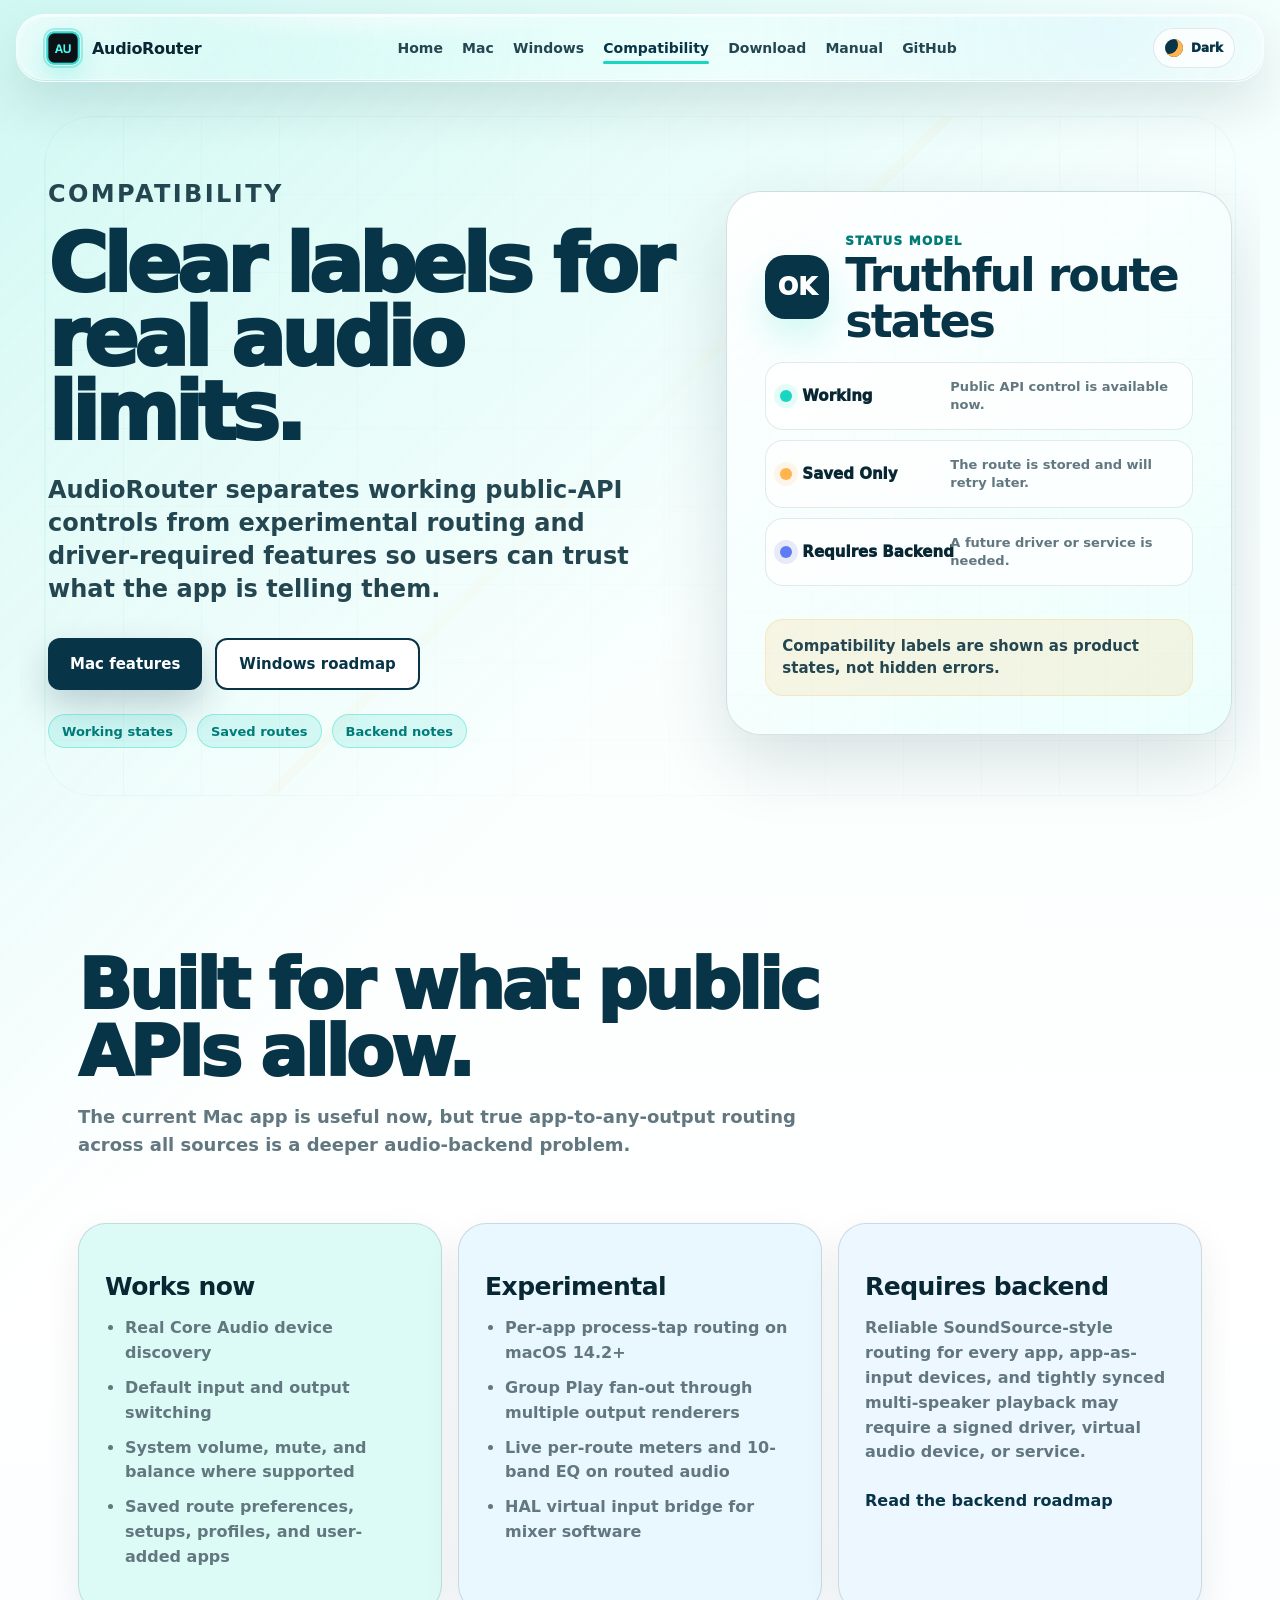
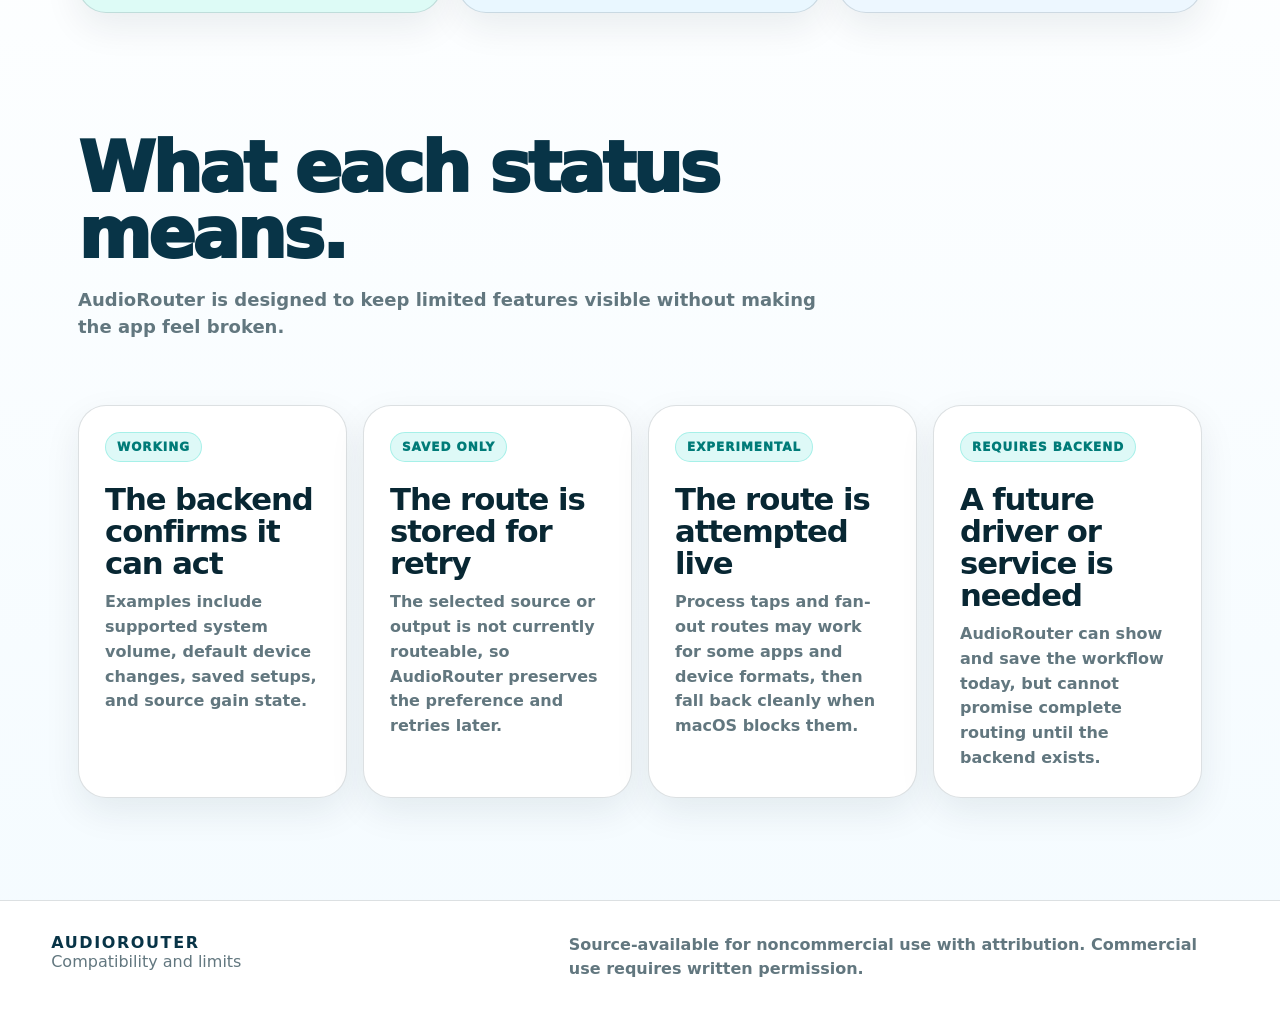
==== docs/compatibility.html @ 06e59c3d "Remove white banner above website header" ====
<!doctype html>
<html lang="en">
<head>
  <meta charset="utf-8">
  <meta name="viewport" content="width=device-width, initial-scale=1">
  <meta name="color-scheme" content="light dark">
  <title>AudioRouter Compatibility | What works and what requires a backend</title>
  <meta name="description" content="AudioRouter compatibility notes for macOS and Windows, including live public-API controls, experimental routes, and features requiring a dedicated audio backend.">
  <meta property="og:title" content="AudioRouter compatibility">
  <meta property="og:description" content="A clear guide to what AudioRouter can do now and what requires a future audio backend.">
  <meta property="og:image" content="assets/audiorouter-icon.png">
  <meta name="theme-color" content="#e8fffb">
  <link rel="icon" href="assets/audiorouter-icon.png">
  <link rel="apple-touch-icon" href="assets/audiorouter-icon.png">
  <script>
    (() => {
      try {
        const saved = localStorage.getItem("audiorouter-theme");
        const prefersDark = window.matchMedia("(prefers-color-scheme: dark)").matches;
        document.documentElement.dataset.theme = saved || (prefersDark ? "dark" : "light");
      } catch {
        document.documentElement.dataset.theme = "light";
      }
    })();
  </script>
  <link rel="stylesheet" href="styles.css?v=20260616-no-white-banner">
</head>
<body>
  <header class="site-header">
    <a class="brand" href="index.html" aria-label="AudioRouter home">
      <img src="assets/audiorouter-icon.png" alt="" width="36" height="36">
      <span>AudioRouter</span>
    </a>
    <button class="nav-toggle" type="button" aria-expanded="false" aria-controls="primary-nav">
      <span></span>
      <span></span>
      <span></span>
      <strong>Menu</strong>
    </button>
    <nav id="primary-nav" class="nav-links" aria-label="Primary navigation">
      <a href="index.html">Home</a>
      <a href="mac.html">Mac</a>
      <a href="windows.html">Windows</a>
      <a href="compatibility.html" aria-current="page">Compatibility</a>
      <a href="download.html">Download</a>
      <a href="assets/AudioRouter-User-Manual.pdf">Manual</a>
      <a href="https://github.com/alanlu439/audiorouter">GitHub</a>
    </nav>
    <button class="theme-toggle" type="button" aria-pressed="false" aria-label="Switch to dark mode">
      <span class="theme-toggle-icon" aria-hidden="true"></span>
      <span class="theme-toggle-label">Dark</span>
    </button>
  </header>

  <main id="top" class="page-main">
    <section class="page-hero compat-page-hero" aria-labelledby="compat-title">
      <div>
        <p class="page-kicker">Compatibility</p>
        <h1 id="compat-title">Clear labels for real audio limits.</h1>
        <p>AudioRouter separates working public-API controls from experimental routing and driver-required features so users can trust what the app is telling them.</p>
        <div class="hero-actions">
          <a class="primary-action" href="mac.html">Mac features</a>
          <a class="secondary-action" href="windows.html">Windows roadmap</a>
        </div>
        <div class="hero-proof-row" aria-label="Compatibility highlights">
          <span>Working states</span>
          <span>Saved routes</span>
          <span>Backend notes</span>
        </div>
      </div>
      <div class="page-hero-panel hero-dashboard-card compat-hero-card">
        <div class="hero-card-top">
          <span class="platform-mark">OK</span>
          <div>
            <small>Status model</small>
            <h2>Truthful route states</h2>
          </div>
        </div>
        <div class="compat-status-stack" aria-label="Route status examples">
          <div>
            <span class="status-dot working"></span>
            <strong>Working</strong>
            <small>Public API control is available now.</small>
          </div>
          <div>
            <span class="status-dot saved"></span>
            <strong>Saved Only</strong>
            <small>The route is stored and will retry later.</small>
          </div>
          <div>
            <span class="status-dot backend"></span>
            <strong>Requires Backend</strong>
            <small>A future driver or service is needed.</small>
          </div>
        </div>
        <p class="hero-card-note">Compatibility labels are shown as product states, not hidden errors.</p>
      </div>
    </section>

    <section class="section truth-grid" aria-labelledby="truth-title">
      <div class="section-heading">
        <h2 id="truth-title">Built for what public APIs allow.</h2>
        <p>The current Mac app is useful now, but true app-to-any-output routing across all sources is a deeper audio-backend problem.</p>
      </div>
      <div class="truth-card live">
        <h3>Works now</h3>
        <ul>
          <li>Real Core Audio device discovery</li>
          <li>Default input and output switching</li>
          <li>System volume, mute, and balance where supported</li>
          <li>Saved route preferences, setups, profiles, and user-added apps</li>
        </ul>
      </div>
      <div class="truth-card experimental">
        <h3>Experimental</h3>
        <ul>
          <li>Per-app process-tap routing on macOS 14.2+</li>
          <li>Group Play fan-out through multiple output renderers</li>
          <li>Live per-route meters and 10-band EQ on routed audio</li>
          <li>HAL virtual input bridge for mixer software</li>
        </ul>
      </div>
      <div class="truth-card roadmap">
        <h3>Requires backend</h3>
        <p>Reliable SoundSource-style routing for every app, app-as-input devices, and tightly synced multi-speaker playback may require a signed driver, virtual audio device, or service.</p>
        <a href="windows.html">Read the backend roadmap</a>
      </div>
    </section>

    <section class="section page-card-grid" aria-labelledby="status-title">
      <div class="section-heading">
        <h2 id="status-title">What each status means.</h2>
        <p>AudioRouter is designed to keep limited features visible without making the app feel broken.</p>
      </div>
      <article class="page-card">
        <span>Working</span>
        <h3>The backend confirms it can act</h3>
        <p>Examples include supported system volume, default device changes, saved setups, and source gain state.</p>
      </article>
      <article class="page-card">
        <span>Saved Only</span>
        <h3>The route is stored for retry</h3>
        <p>The selected source or output is not currently routeable, so AudioRouter preserves the preference and retries later.</p>
      </article>
      <article class="page-card">
        <span>Experimental</span>
        <h3>The route is attempted live</h3>
        <p>Process taps and fan-out routes may work for some apps and device formats, then fall back cleanly when macOS blocks them.</p>
      </article>
      <article class="page-card">
        <span>Requires Backend</span>
        <h3>A future driver or service is needed</h3>
        <p>AudioRouter can show and save the workflow today, but cannot promise complete routing until the backend exists.</p>
      </article>
    </section>
  </main>

  <footer class="site-footer">
    <div>
      <strong>AUDIOROUTER</strong>
      <span>Compatibility and limits</span>
    </div>
    <p>Source-available for noncommercial use with attribution. Commercial use requires written permission.</p>
  </footer>

  <script src="script.js"></script>
</body>
</html>
---- docs/styles.css ----
:root {
  color-scheme: light dark;
  --bg: #ffffff;
  --ink: #082733;
  --ink-soft: #244651;
  --muted: #62777f;
  --line: rgba(8, 39, 51, 0.14);
  --line-strong: rgba(8, 39, 51, 0.22);
  --teal: #18d6c2;
  --teal-dark: #007b78;
  --navy: #083447;
  --aqua-soft: #e8fffb;
  --signal: #ffb44e;
  --blue: #5f7cf4;
  --ice: #e9f7ff;
  --mint: #ddfbf6;
  --sky: #edf7ff;
  --cream: #f2fff5;
  --panel: #ffffff;
  --shadow: 0 26px 70px rgba(8, 39, 51, 0.14);
  --radius: 24px;
  --max: 1180px;
  font-family: Inter, ui-sans-serif, system-ui, -apple-system, BlinkMacSystemFont, "Segoe UI", sans-serif;
}

:root[data-theme="dark"] {
  color-scheme: dark;
  --bg: #07111f;
  --ink: #f6fbff;
  --ink-soft: #c3d8df;
  --muted: #8fa8b3;
  --line: rgba(246, 251, 255, 0.14);
  --line-strong: rgba(246, 251, 255, 0.24);
  --teal: #35ead4;
  --teal-dark: #79f5e8;
  --navy: #f6fbff;
  --aqua-soft: rgba(53, 234, 212, 0.14);
  --signal: #ffc46b;
  --blue: #84d8ff;
  --ice: rgba(132, 216, 255, 0.13);
  --mint: rgba(53, 234, 212, 0.13);
  --sky: rgba(132, 216, 255, 0.12);
  --cream: rgba(255, 196, 107, 0.12);
  --panel: #0f1b2c;
  --shadow: 0 30px 86px rgba(0, 0, 0, 0.34);
  background:
    radial-gradient(circle at 12% 0%, rgba(53, 234, 212, 0.16), transparent 30%),
    radial-gradient(circle at 92% 6%, rgba(132, 216, 255, 0.18), transparent 34%),
    linear-gradient(180deg, #07111f 0%, #0d1829 48%, #08111d 100%);
}

* {
  box-sizing: border-box;
}

html {
  min-height: 100%;
  scroll-behavior: smooth;
  background:
    linear-gradient(135deg, rgba(24, 214, 194, 0.16), transparent 34%),
    linear-gradient(180deg, #f4fffd 0%, #ffffff 48%, #f4fbff 100%);
}

body {
  margin: 0;
  min-width: 320px;
  color: var(--ink);
  background:
    linear-gradient(135deg, rgba(24, 214, 194, 0.16), transparent 34%),
    linear-gradient(180deg, #f4fffd 0%, #ffffff 48%, #f4fbff 100%);
  transition: background 220ms ease, color 220ms ease;
}

.windows-site-root {
  background:
    radial-gradient(circle at 12% 0%, rgba(24, 214, 194, 0.12), transparent 30%),
    radial-gradient(circle at 92% 8%, rgba(70, 140, 255, 0.18), transparent 34%),
    linear-gradient(180deg, #07111f 0, #0f1b30 44%, #08111d 100%);
}

:root[data-theme="dark"] body {
  background:
    radial-gradient(circle at 12% 0%, rgba(53, 234, 212, 0.16), transparent 30%),
    radial-gradient(circle at 92% 6%, rgba(132, 216, 255, 0.18), transparent 34%),
    linear-gradient(180deg, #07111f 0%, #0d1829 48%, #08111d 100%);
}

a {
  color: inherit;
  text-decoration: none;
}

button {
  font: inherit;
}

.site-header {
  position: sticky;
  top: 14px;
  z-index: 20;
  display: flex;
  align-items: center;
  justify-content: space-between;
  gap: clamp(10px, 1.8vw, 20px);
  width: min(calc(100% - 32px), 1320px);
  height: 68px;
  margin: 14px auto 0;
  padding: 0 clamp(16px, 3vw, 28px);
  overflow: hidden;
  border: 1px solid rgba(255, 255, 255, 0.62);
  border-radius: 28px;
  background:
    linear-gradient(135deg, rgba(255, 255, 255, 0.72), rgba(255, 255, 255, 0.34) 48%, rgba(255, 255, 255, 0.62)),
    radial-gradient(circle at 12% 0%, rgba(24, 214, 194, 0.24), transparent 38%),
    radial-gradient(circle at 88% 20%, rgba(0, 183, 216, 0.16), transparent 34%);
  box-shadow:
    0 22px 52px rgba(8, 39, 51, 0.12),
    inset 0 1px 0 rgba(255, 255, 255, 0.82),
    inset 0 -1px 0 rgba(8, 39, 51, 0.08);
  backdrop-filter: blur(26px) saturate(1.45);
  -webkit-backdrop-filter: blur(26px) saturate(1.45);
}

.site-header::before,
.site-header::after {
  content: "";
  position: absolute;
  pointer-events: none;
  border-radius: inherit;
}

.site-header::before {
  inset: 1px;
  border: 1px solid rgba(255, 255, 255, 0.46);
}

.site-header::after {
  top: -48px;
  left: 10%;
  width: 38%;
  height: 76px;
  background: radial-gradient(ellipse at center, rgba(255, 255, 255, 0.86), transparent 68%);
  opacity: 0.74;
  filter: blur(1px);
}

:root[data-theme="dark"] .site-header {
  border-color: rgba(255, 255, 255, 0.16);
  background:
    linear-gradient(135deg, rgba(15, 27, 44, 0.76), rgba(10, 18, 31, 0.52) 48%, rgba(15, 27, 44, 0.72)),
    radial-gradient(circle at 12% 0%, rgba(53, 234, 212, 0.18), transparent 38%),
    radial-gradient(circle at 88% 20%, rgba(132, 216, 255, 0.14), transparent 34%);
  box-shadow:
    0 22px 52px rgba(0, 0, 0, 0.32),
    inset 0 1px 0 rgba(255, 255, 255, 0.18),
    inset 0 -1px 0 rgba(255, 255, 255, 0.06);
}

:root[data-theme="dark"] .site-header::before {
  border-color: rgba(255, 255, 255, 0.12);
}

:root[data-theme="dark"] .site-header::after {
  background: radial-gradient(ellipse at center, rgba(132, 216, 255, 0.24), transparent 68%);
}

.windows-site {
  background:
    radial-gradient(circle at 12% 0%, rgba(24, 214, 194, 0.12), transparent 30%),
    radial-gradient(circle at 92% 8%, rgba(70, 140, 255, 0.18), transparent 34%),
    linear-gradient(180deg, #07111f 0, #0f1b30 44%, #08111d 100%);
}

.windows-site .site-header {
  border-color: rgba(255, 255, 255, 0.16);
  background:
    linear-gradient(135deg, rgba(15, 27, 44, 0.78), rgba(10, 18, 31, 0.58) 48%, rgba(15, 27, 44, 0.74)),
    radial-gradient(circle at 12% 0%, rgba(53, 234, 212, 0.18), transparent 38%),
    radial-gradient(circle at 88% 20%, rgba(132, 216, 255, 0.14), transparent 34%);
  box-shadow:
    0 22px 52px rgba(0, 0, 0, 0.30),
    inset 0 1px 0 rgba(255, 255, 255, 0.18),
    inset 0 -1px 0 rgba(255, 255, 255, 0.06);
}

.windows-site .site-header::before {
  border-color: rgba(255, 255, 255, 0.12);
}

.windows-site .site-header::after {
  background: radial-gradient(ellipse at center, rgba(132, 216, 255, 0.24), transparent 68%);
}

.windows-site .brand,
.windows-site .nav-links a,
.windows-site .nav-links a:hover,
.windows-site .nav-links a[aria-current="page"] {
  color: #f6fbff;
}

.windows-site .theme-toggle,
.windows-site .nav-toggle {
  color: #f6fbff;
  background: rgba(246, 251, 255, 0.10);
  box-shadow: inset 0 0 0 1px rgba(246, 251, 255, 0.12);
}

.brand {
  position: relative;
  z-index: 1;
  display: inline-flex;
  align-items: center;
  gap: 11px;
  color: var(--ink);
  font-weight: 900;
  letter-spacing: -0.02em;
}

:root[data-theme="dark"] .brand {
  color: var(--ink);
}

.brand img {
  border-radius: 10px;
  box-shadow: 0 0 0 2px rgba(24, 214, 194, 0.34), 0 12px 26px rgba(24, 214, 194, 0.22);
  transition: transform 200ms ease, box-shadow 200ms ease;
}

.brand:hover img {
  transform: translateY(-1px) rotate(-2deg);
  box-shadow: 0 0 0 2px rgba(0, 183, 216, 0.22), 0 16px 34px rgba(24, 214, 194, 0.28);
}

.nav-links {
  position: relative;
  z-index: 1;
  display: flex;
  align-items: center;
  gap: clamp(10px, 1.5vw, 22px);
  color: var(--ink-soft);
  font-size: 14px;
  font-weight: 800;
}

.nav-toggle {
  position: relative;
  z-index: 2;
  display: none;
  align-items: center;
  gap: 6px;
  min-height: 40px;
  border: 0;
  border-radius: 14px;
  padding: 0 12px;
  color: var(--navy);
  background: rgba(255, 255, 255, 0.68);
  box-shadow: inset 0 0 0 1px rgba(8, 39, 51, 0.10);
  font-size: 12px;
  font-weight: 900;
}

:root[data-theme="dark"] .nav-toggle,
:root[data-theme="dark"] .theme-toggle {
  color: var(--ink);
  background: rgba(246, 251, 255, 0.10);
  box-shadow: inset 0 0 0 1px rgba(246, 251, 255, 0.12);
}

.nav-toggle span {
  display: block;
  width: 15px;
  height: 2px;
  border-radius: 999px;
  background: currentColor;
}

.nav-toggle strong {
  margin-left: 4px;
}

.theme-toggle {
  position: relative;
  z-index: 2;
  display: inline-flex;
  align-items: center;
  gap: 8px;
  min-height: 40px;
  border: 0;
  border-radius: 999px;
  padding: 0 12px;
  color: var(--navy);
  background: rgba(255, 255, 255, 0.72);
  box-shadow: inset 0 0 0 1px rgba(8, 39, 51, 0.10);
  font-size: 12px;
  font-weight: 950;
  cursor: pointer;
  transition: transform 180ms ease, background 180ms ease, color 180ms ease, box-shadow 180ms ease;
  flex: 0 0 auto;
}

.theme-toggle:hover {
  transform: translateY(-1px);
}

.theme-toggle-icon {
  position: relative;
  width: 18px;
  height: 18px;
  flex: 0 0 auto;
  border-radius: 999px;
  background: var(--navy);
  box-shadow: inset -5px -3px 0 var(--signal);
  transition: box-shadow 180ms ease, background 180ms ease, transform 180ms ease;
}

:root[data-theme="dark"] .theme-toggle-icon {
  background: var(--signal);
  box-shadow: 0 0 0 5px rgba(255, 196, 107, 0.16);
  transform: rotate(18deg);
}

.nav-links a {
  position: relative;
}

.nav-links a::after {
  content: "";
  position: absolute;
  left: 0;
  right: 0;
  bottom: -8px;
  height: 3px;
  border-radius: 999px;
  background: var(--teal);
  transform: scaleX(0);
  transform-origin: left;
  transition: transform 180ms ease;
}

.nav-links a:hover {
  color: var(--navy);
}

.nav-links a[aria-current="page"] {
  color: var(--navy);
}

.nav-links a:hover::after {
  transform: scaleX(1);
}

.nav-links a[aria-current="page"]::after {
  transform: scaleX(1);
}

.hero {
  position: relative;
  isolation: isolate;
  display: grid;
  grid-template-columns: minmax(0, 1fr) minmax(420px, 0.92fr);
  gap: clamp(30px, 4.4vw, 58px);
  align-items: center;
  width: min(100%, 1440px);
  min-height: clamp(620px, calc(100svh - 82px), 820px);
  height: auto;
  margin: 0 auto;
  padding: clamp(50px, 7svh, 82px) clamp(20px, 5vw, 72px) clamp(54px, 7svh, 82px);
  overflow: hidden;
}

.hero::before {
  content: "";
  position: absolute;
  inset: clamp(18px, 3vw, 36px) clamp(16px, 4vw, 54px);
  z-index: 0;
  border: 1px solid rgba(24, 214, 194, 0.18);
  border-radius: clamp(28px, 4vw, 48px);
  background:
    linear-gradient(90deg, rgba(8, 39, 51, 0.055) 1px, transparent 1px),
    linear-gradient(0deg, rgba(8, 39, 51, 0.045) 1px, transparent 1px),
    linear-gradient(135deg, transparent 0 46%, rgba(24, 214, 194, 0.13) 46% 46.7%, transparent 46.7% 100%);
  background-size: 88px 88px, 88px 88px, 100% 100%;
  pointer-events: none;
  -webkit-mask-image: linear-gradient(90deg, rgba(0, 0, 0, 0.52), rgba(0, 0, 0, 0.20) 48%, rgba(0, 0, 0, 0.44));
  mask-image: linear-gradient(90deg, rgba(0, 0, 0, 0.52), rgba(0, 0, 0, 0.20) 48%, rgba(0, 0, 0, 0.44));
}

:root[data-theme="dark"] .hero::before,
:root[data-theme="dark"] .page-hero::after {
  border-color: rgba(53, 234, 212, 0.16);
  background:
    linear-gradient(90deg, rgba(246, 251, 255, 0.055) 1px, transparent 1px),
    linear-gradient(0deg, rgba(246, 251, 255, 0.045) 1px, transparent 1px),
    linear-gradient(135deg, transparent 0 46%, rgba(53, 234, 212, 0.12) 46% 46.7%, transparent 46.7% 100%);
  background-size: 88px 88px, 88px 88px, 100% 100%;
}

.hero-copy,
.hero-stage {
  position: relative;
  z-index: 1;
}

.hero-copy {
  max-width: 650px;
}

.hero h1 {
  max-width: 760px;
  margin: 0;
  color: var(--navy);
  font-size: clamp(52px, 6vw, 86px);
  font-weight: 950;
  line-height: 0.91;
  letter-spacing: -0.055em;
}

.hero h1 span {
  color: var(--teal-dark);
  font-style: italic;
  letter-spacing: -0.06em;
}

.hero-lede {
  max-width: 570px;
  margin: 28px 0 0;
  color: var(--ink-soft);
  font-size: clamp(19px, 2.2vw, 25px);
  line-height: 1.32;
  font-weight: 700;
}

.hero-actions {
  display: flex;
  flex-wrap: wrap;
  gap: 13px;
  margin-top: 32px;
}

.primary-action,
.secondary-action {
  display: inline-flex;
  align-items: center;
  justify-content: center;
  min-height: 52px;
  border-radius: 12px;
  padding: 0 22px;
  font-size: 15px;
  font-weight: 900;
  transition: transform 180ms ease, box-shadow 180ms ease, background 180ms ease, color 180ms ease;
}

.primary-action {
  color: #ffffff;
  background: var(--navy);
  box-shadow: 0 16px 36px rgba(8, 52, 71, 0.22);
}

.secondary-action {
  color: var(--navy);
  background: #ffffff;
  border: 2px solid var(--navy);
}

.primary-action:hover,
.secondary-action:hover {
  transform: translateY(-2px);
}

.primary-action:hover {
  background: #052637;
  box-shadow: 0 20px 44px rgba(8, 52, 71, 0.28);
}

.secondary-action:hover {
  color: #ffffff;
  background: var(--navy);
}

.trust-row,
.hero-proof-row {
  display: flex;
  flex-wrap: wrap;
  gap: 10px;
  margin-top: 24px;
}

.trust-row span,
.hero-proof-row span {
  display: inline-flex;
  align-items: center;
  min-height: 34px;
  padding: 0 13px;
  color: var(--teal-dark);
  background: rgba(24, 214, 194, 0.14);
  border: 1px solid rgba(24, 214, 194, 0.36);
  border-radius: 999px;
  font-size: 13px;
  font-weight: 850;
}

:root[data-theme="dark"] .trust-row span,
:root[data-theme="dark"] .hero-proof-row span {
  color: var(--teal-dark);
  background: rgba(53, 234, 212, 0.12);
  border-color: rgba(53, 234, 212, 0.26);
}

.hero-stage {
  justify-self: end;
  width: min(100%, clamp(470px, 40vw, 590px));
}

.menu-bar,
.console-window {
  background: var(--panel);
  border: 1px solid rgba(8, 39, 51, 0.13);
  box-shadow: var(--shadow);
}

.menu-bar {
  display: flex;
  align-items: center;
  gap: 7px;
  width: 76%;
  height: 48px;
  margin-left: auto;
  padding: 0 16px;
  border-radius: 18px 18px 0 0;
  transform: rotate(1deg) translateY(8px);
  animation: menuSlideIn 640ms ease both;
}

.menu-bar span {
  width: 11px;
  height: 11px;
  border-radius: 999px;
}

.menu-bar span:nth-child(1) {
  background: #ff6b6b;
}

.menu-bar span:nth-child(2) {
  background: #f4b63f;
}

.menu-bar span:nth-child(3) {
  background: #40c463;
}

.menu-bar strong {
  margin-left: 10px;
  color: var(--ink-soft);
  font-size: 13px;
  font-weight: 900;
}

.console-window {
  position: relative;
  overflow: hidden;
  border-radius: 28px;
  padding: 22px;
  transform: rotate(-1.2deg);
  animation: consoleFloat 7s ease-in-out infinite;
}

.console-title,
.route-source,
.route-output,
.fader-row,
.signal-strip div,
.feature-card,
.patch-console,
.truth-card,
.download-card {
  background: #ffffff;
  border: 1px solid var(--line);
}

:root[data-theme="dark"] .menu-bar,
:root[data-theme="dark"] .console-window,
:root[data-theme="dark"] .console-title,
:root[data-theme="dark"] .route-source,
:root[data-theme="dark"] .route-output,
:root[data-theme="dark"] .fader-row,
:root[data-theme="dark"] .signal-strip div,
:root[data-theme="dark"] .feature-card,
:root[data-theme="dark"] .patch-console,
:root[data-theme="dark"] .patch-source,
:root[data-theme="dark"] .patch-output,
:root[data-theme="dark"] .truth-card,
:root[data-theme="dark"] .page-card,
:root[data-theme="dark"] .page-panel,
:root[data-theme="dark"] .page-hero-panel,
:root[data-theme="dark"] .download-card {
  color: var(--ink);
  background: rgba(246, 251, 255, 0.07);
  border-color: var(--line);
  box-shadow: 0 18px 54px rgba(0, 0, 0, 0.24);
}

:root[data-theme="dark"] .console-title,
:root[data-theme="dark"] .route-output,
:root[data-theme="dark"] .patch-source.active,
:root[data-theme="dark"] .patch-output.active {
  background: rgba(53, 234, 212, 0.11);
}

:root[data-theme="dark"] .fader-row,
:root[data-theme="dark"] .patch-source.add,
:root[data-theme="dark"] .patch-output.add,
:root[data-theme="dark"] .accent-panel {
  background: rgba(255, 196, 107, 0.11);
}

.console-title {
  display: flex;
  align-items: center;
  justify-content: space-between;
  gap: 14px;
  border-radius: 18px;
  padding: 16px;
  background: var(--aqua-soft);
}

.console-title p,
.console-title h2 {
  margin: 0;
}

.console-title p,
.patch-column h3 {
  color: var(--navy);
  font-size: 12px;
  font-weight: 950;
  letter-spacing: 0.08em;
  text-transform: uppercase;
}

.console-title h2 {
  margin-top: 2px;
  color: var(--ink);
  font-size: clamp(20px, 2.2vw, 28px);
  line-height: 1.05;
}

.live-pill {
  display: inline-flex;
  align-items: center;
  min-height: 32px;
  padding: 0 12px;
  color: var(--teal-dark);
  background: #dffffa;
  border: 1px solid rgba(24, 214, 194, 0.36);
  border-radius: 999px;
  font-size: 12px;
  font-weight: 950;
  animation: livePulse 2.4s ease-out infinite;
}

.route-board {
  display: grid;
  gap: 12px;
  margin-top: 14px;
}

.route-source {
  display: grid;
  grid-template-columns: 42px minmax(0, 1fr) 44px minmax(130px, 0.9fr);
  align-items: center;
  gap: 12px;
  min-width: 0;
  border-radius: 18px;
  padding: 13px;
  background: #fff;
}

.route-source.active {
  border-color: rgba(24, 214, 194, 0.58);
  box-shadow: inset 5px 0 0 var(--teal), 0 14px 28px rgba(24, 214, 194, 0.13);
}

.route-source img,
.app-dot {
  width: 38px;
  height: 38px;
  border-radius: 12px;
}

.app-dot {
  position: relative;
  display: inline-flex;
  align-items: center;
  justify-content: center;
  color: #ffffff;
  font-weight: 950;
  overflow: hidden;
}

.app-dot.spotify {
  background: #1ed760;
}

.app-dot.spotify span {
  position: absolute;
  left: 22%;
  right: 17%;
  height: 9%;
  border-radius: 999px;
  background: #062c1a;
  transform: rotate(8deg);
}

.app-dot.spotify span:nth-child(1) {
  top: 31%;
}

.app-dot.spotify span:nth-child(2) {
  top: 45%;
  right: 21%;
}

.app-dot.spotify span:nth-child(3) {
  top: 59%;
  right: 28%;
}

.app-dot.music {
  background: #ff4f79;
}

.app-dot.chrome {
  color: transparent;
  background: conic-gradient(#4385f5, #34a853, #fbbc05, #ea4335, #4385f5);
}

.app-dot.chrome::before,
.app-dot.chrome::after {
  content: "";
  position: absolute;
  border-radius: 999px;
}

.app-dot.chrome::before {
  width: 50%;
  height: 50%;
  background: #ffffff;
}

.app-dot.chrome::after {
  width: 30%;
  height: 30%;
  background: #4385f5;
  box-shadow: 0 0 0 1px rgba(8, 39, 51, 0.08);
}

.route-source strong,
.route-output strong {
  display: block;
  color: var(--ink);
  line-height: 1.1;
}

.route-source small,
.route-output small {
  display: block;
  margin-top: 3px;
  color: var(--muted);
  font-size: 12px;
  font-weight: 750;
}

.route-arrow {
  color: var(--navy);
  font-size: 10px;
  font-weight: 950;
  text-align: center;
  text-transform: uppercase;
}

.route-arrow span {
  display: inline-flex;
  align-items: center;
  justify-content: center;
  width: 34px;
  height: 34px;
  border-radius: 999px;
  background: var(--cream);
  border: 1px solid rgba(255, 180, 78, 0.38);
  animation: routeArrowPulse 2.8s ease-in-out infinite;
}

.route-output {
  display: flex;
  align-items: center;
  gap: 9px;
  min-width: 0;
  padding: 10px;
  border-radius: 15px;
  background: #f8fcff;
}

.speaker-icon,
.feature-icon {
  display: inline-flex;
  align-items: center;
  justify-content: center;
}

.speaker-icon {
  flex: 0 0 auto;
  width: 34px;
  height: 34px;
  border-radius: 11px;
  color: #073d38;
  background: var(--teal);
  font-size: 12px;
  font-weight: 950;
  animation: speakerPulse 3.4s ease-in-out infinite;
}

.speaker-icon.orange {
  color: #4b2a00;
  background: var(--signal);
}

.speaker-icon.group {
  color: #ffffff;
  background: var(--navy);
}

.fader-row {
  display: grid;
  grid-template-columns: auto 30px minmax(0, 1fr) 30px auto;
  align-items: center;
  gap: 10px;
  margin-top: 14px;
  padding: 14px;
  border-radius: 18px;
  background: #fff8e3;
}

.fader-row button {
  height: 30px;
  border: 0;
  border-radius: 10px;
  color: var(--navy);
  background: #ffffff;
  font-weight: 950;
}

.fader {
  height: 10px;
  border-radius: 999px;
  background: rgba(8, 52, 71, 0.14);
  overflow: hidden;
}

.fader span {
  display: block;
  width: 72%;
  height: 100%;
  border-radius: inherit;
  background: var(--signal);
  animation: faderBreathe 3.6s ease-in-out infinite;
}

.signal-strip {
  display: grid;
  grid-template-columns: repeat(5, minmax(0, 1fr));
  gap: 14px;
  max-width: var(--max);
  margin: -34px auto 0;
  padding: 0 clamp(20px, 4vw, 28px);
  position: relative;
  z-index: 5;
}

.signal-strip div {
  min-height: 116px;
  padding: 20px;
  border-radius: 22px;
  box-shadow: 0 16px 34px rgba(8, 39, 51, 0.08);
}

.signal-strip div:nth-child(1) {
  background: var(--mint);
}

.signal-strip div:nth-child(2) {
  background: var(--sky);
}

.signal-strip div:nth-child(3) {
  background: var(--ice);
}

.signal-strip div:nth-child(4) {
  background: var(--cream);
}

.signal-strip div:nth-child(5) {
  background: #f5f0ff;
}

.signal-strip strong,
.signal-strip span {
  display: block;
}

.signal-strip strong {
  color: var(--ink);
  font-size: 19px;
  line-height: 1.1;
}

.signal-strip span {
  margin-top: 8px;
  color: var(--muted);
  font-weight: 750;
}

.section {
  max-width: var(--max);
  margin: 0 auto;
  padding: clamp(82px, 10vw, 122px) clamp(20px, 4vw, 28px) 0;
  scroll-margin-top: 104px;
}

.section-heading {
  max-width: 760px;
  margin-bottom: 30px;
}

.section-heading.compact {
  max-width: 820px;
  margin-right: auto;
  margin-left: auto;
  text-align: center;
}

.section-heading h2,
.download-section h2 {
  margin: 0;
  color: var(--navy);
  font-size: clamp(36px, 5.5vw, 70px);
  font-weight: 950;
  line-height: 0.95;
  letter-spacing: -0.045em;
}

.section-heading p,
.download-section p {
  color: var(--muted);
  font-size: 18px;
  line-height: 1.55;
  font-weight: 650;
}

.section-heading.compact p {
  max-width: 680px;
  margin-right: auto;
  margin-left: auto;
}

.page-main {
  padding-bottom: clamp(70px, 8vw, 112px);
}

.page-hero {
  position: relative;
  isolation: isolate;
  display: grid;
  grid-template-columns: minmax(0, 0.98fr) minmax(360px, 0.82fr);
  gap: clamp(28px, 4.6vw, 56px);
  align-items: center;
  max-width: 1240px;
  min-height: clamp(560px, calc(100svh - 82px), 740px);
  margin: 0 auto;
  padding: clamp(60px, 8vw, 96px) clamp(20px, 4vw, 28px) clamp(54px, 7vw, 82px);
  overflow: hidden;
}

.page-hero::after {
  content: "";
  position: absolute;
  inset: clamp(18px, 3vw, 34px) clamp(14px, 3vw, 24px);
  z-index: 0;
  border: 1px solid rgba(24, 214, 194, 0.16);
  border-radius: clamp(28px, 4vw, 48px);
  background:
    linear-gradient(90deg, rgba(8, 39, 51, 0.05) 1px, transparent 1px),
    linear-gradient(0deg, rgba(8, 39, 51, 0.04) 1px, transparent 1px),
    linear-gradient(135deg, transparent 0 48%, rgba(255, 180, 78, 0.12) 48% 48.7%, transparent 48.7% 100%);
  background-size: 78px 78px, 78px 78px, 100% 100%;
  pointer-events: none;
  -webkit-mask-image: linear-gradient(90deg, rgba(0, 0, 0, 0.50), rgba(0, 0, 0, 0.16) 48%, rgba(0, 0, 0, 0.50));
  mask-image: linear-gradient(90deg, rgba(0, 0, 0, 0.50), rgba(0, 0, 0, 0.16) 48%, rgba(0, 0, 0, 0.50));
}

.page-hero > :first-child {
  max-width: 700px;
}

.page-hero > * {
  position: relative;
  z-index: 1;
}

.page-kicker {
  margin: 0 0 16px;
  color: var(--teal-dark);
  font-size: 13px;
  font-weight: 950;
  letter-spacing: 0.10em;
  text-transform: uppercase;
}

.page-hero h1 {
  max-width: 800px;
  margin: 0;
  color: var(--navy);
  font-size: clamp(46px, 6.3vw, 82px);
  font-weight: 950;
  line-height: 0.92;
  letter-spacing: -0.055em;
}

.page-hero p {
  max-width: 620px;
  color: var(--ink-soft);
  font-size: clamp(18px, 2.1vw, 24px);
  line-height: 1.38;
  font-weight: 700;
}

.page-hero-panel {
  border: 1px solid var(--line);
  border-radius: 34px;
  padding: clamp(24px, 4vw, 38px);
  background:
    radial-gradient(circle at 86% 4%, rgba(24, 214, 194, 0.30), transparent 32%),
    #ffffff;
  box-shadow: var(--shadow);
}

.page-hero-panel,
.mac-product-card,
.windows-blueprint-card {
  align-self: center;
  justify-self: stretch;
}

.page-hero-panel h2 {
  margin: 24px 0 0;
  color: var(--navy);
  font-size: clamp(28px, 3.8vw, 46px);
  line-height: 0.98;
  letter-spacing: -0.045em;
}

.page-hero-panel p {
  margin-bottom: 0;
  font-size: 17px;
  line-height: 1.5;
}

.hero-dashboard-card {
  display: grid;
  gap: 18px;
  overflow: hidden;
  background:
    linear-gradient(145deg, rgba(255, 255, 255, 0.94), rgba(232, 255, 251, 0.78)),
    linear-gradient(90deg, rgba(8, 39, 51, 0.055) 1px, transparent 1px),
    linear-gradient(0deg, rgba(8, 39, 51, 0.045) 1px, transparent 1px);
  background-size: auto, 42px 42px, 42px 42px;
}

:root[data-theme="dark"] .hero-dashboard-card {
  background:
    linear-gradient(145deg, rgba(246, 251, 255, 0.09), rgba(53, 234, 212, 0.07)),
    linear-gradient(90deg, rgba(246, 251, 255, 0.05) 1px, transparent 1px),
    linear-gradient(0deg, rgba(246, 251, 255, 0.04) 1px, transparent 1px);
  background-size: auto, 42px 42px, 42px 42px;
}

.hero-card-top {
  display: flex;
  align-items: center;
  gap: 16px;
}

.hero-card-top small {
  color: var(--teal-dark);
  font-size: 12px;
  font-weight: 950;
  letter-spacing: 0.10em;
  text-transform: uppercase;
}

.hero-card-top h2 {
  margin: 4px 0 0;
}

.hero-card-top .platform-mark {
  flex: 0 0 auto;
  color: #073d38;
  background: var(--teal);
  box-shadow: 0 18px 36px rgba(24, 214, 194, 0.18);
}

.compat-hero-card .platform-mark {
  color: #ffffff;
  background: var(--navy);
}

.download-hero-card .platform-mark {
  color: #3d2300;
  background: var(--signal);
}

.compat-status-stack,
.package-stack {
  display: grid;
  gap: 10px;
}

.compat-status-stack div,
.package-stack div {
  display: grid;
  align-items: center;
  min-height: 68px;
  border: 1px solid rgba(8, 39, 51, 0.10);
  border-radius: 18px;
  padding: 13px 14px;
  background: rgba(255, 255, 255, 0.72);
}

:root[data-theme="dark"] .compat-status-stack div,
:root[data-theme="dark"] .package-stack div {
  border-color: rgba(246, 251, 255, 0.12);
  background: rgba(246, 251, 255, 0.08);
}

.compat-status-stack div {
  grid-template-columns: auto minmax(138px, 0.45fr) minmax(0, 1fr);
  gap: 10px;
}

.package-stack div {
  grid-template-columns: minmax(136px, 0.44fr) minmax(0, 1fr);
  gap: 12px;
}

.compat-status-stack strong,
.package-stack strong {
  color: var(--ink);
  font-size: 15px;
  font-weight: 950;
  white-space: nowrap;
}

.compat-status-stack small,
.package-stack span {
  color: var(--muted);
  line-height: 1.35;
  font-size: 13px;
  font-weight: 760;
}

.status-dot {
  width: 12px;
  height: 12px;
  border-radius: 999px;
  background: var(--teal);
  box-shadow: 0 0 0 6px rgba(24, 214, 194, 0.11);
}

.status-dot.saved {
  background: var(--signal);
  box-shadow: 0 0 0 6px rgba(255, 180, 78, 0.13);
}

.status-dot.backend {
  background: var(--blue);
  box-shadow: 0 0 0 6px rgba(80, 99, 190, 0.13);
}

.hero-card-note {
  border-radius: 18px;
  padding: 15px 16px;
  color: var(--ink-soft);
  background: rgba(255, 180, 78, 0.14);
  border: 1px solid rgba(255, 180, 78, 0.24);
  font-size: 15px !important;
  font-weight: 800 !important;
}

:root[data-theme="dark"] .hero-card-note {
  color: var(--ink);
  background: rgba(255, 196, 107, 0.12);
  border-color: rgba(255, 196, 107, 0.22);
}

.dark-panel {
  color: #f6fbff;
  border-color: rgba(255, 255, 255, 0.16);
  background:
    radial-gradient(circle at 84% 8%, rgba(132, 216, 255, 0.22), transparent 35%),
    linear-gradient(145deg, #0c1728, #111d35 56%, #07111f);
}

.dark-panel h2,
.dark-panel p {
  color: #f6fbff;
}

.mac-page-hero,
.download-page-hero {
  min-height: min(680px, calc(100svh - 82px));
}

.compat-page-hero,
.download-page-hero {
  grid-template-columns: minmax(0, 0.96fr) minmax(340px, 0.78fr);
}

.page-card-grid {
  display: grid;
  grid-template-columns: repeat(4, minmax(0, 1fr));
  gap: 16px;
}

.page-card-grid .section-heading {
  grid-column: 1 / -1;
}

.page-card {
  display: block;
  min-height: 260px;
  border: 1px solid var(--line);
  border-radius: 28px;
  padding: 26px;
  color: inherit;
  background: #ffffff;
  box-shadow: 0 14px 36px rgba(8, 39, 51, 0.08);
  transition: transform 220ms ease, box-shadow 220ms ease, border-color 220ms ease, background 220ms ease;
}

.page-card:hover {
  transform: translateY(-4px);
  border-color: rgba(24, 214, 194, 0.38);
  background: #fbfffe;
  box-shadow: 0 24px 54px rgba(8, 39, 51, 0.14);
}

.page-card span {
  display: inline-flex;
  align-items: center;
  min-height: 30px;
  border-radius: 999px;
  padding: 0 11px;
  color: var(--teal-dark);
  background: rgba(24, 214, 194, 0.14);
  border: 1px solid rgba(24, 214, 194, 0.28);
  font-size: 12px;
  font-weight: 950;
  letter-spacing: 0.08em;
  text-transform: uppercase;
}

.page-card h3 {
  margin: 22px 0 10px;
  color: var(--ink);
  font-size: clamp(23px, 2.4vw, 31px);
  line-height: 1.04;
  letter-spacing: -0.035em;
}

.page-card p {
  margin: 0;
  color: var(--muted);
  line-height: 1.55;
  font-weight: 650;
}

.next-pages {
  padding-bottom: clamp(82px, 10vw, 124px);
}

.page-split {
  display: grid;
  grid-template-columns: minmax(0, 1fr) minmax(320px, 0.72fr);
  gap: 18px;
}

.page-panel {
  border: 1px solid var(--line);
  border-radius: 30px;
  padding: clamp(24px, 4vw, 36px);
  background: #ffffff;
  box-shadow: 0 14px 36px rgba(8, 39, 51, 0.08);
}

.page-panel h2 {
  margin: 0;
  color: var(--navy);
  font-size: clamp(30px, 4.2vw, 52px);
  line-height: 0.98;
  letter-spacing: -0.045em;
}

.page-panel p {
  color: var(--muted);
  font-size: 17px;
  line-height: 1.55;
  font-weight: 650;
}

.accent-panel {
  background:
    radial-gradient(circle at 88% 6%, rgba(255, 180, 78, 0.24), transparent 32%),
    var(--cream);
}

.page-list {
  display: grid;
  gap: 12px;
  margin: 24px 0 0;
  padding: 0;
  list-style: none;
}

.page-list.ordered {
  padding-left: 20px;
  list-style: decimal;
}

.page-list li {
  color: var(--ink-soft);
  font-size: 16px;
  line-height: 1.42;
  font-weight: 760;
}

.mac-page-hero {
  grid-template-columns: minmax(0, 0.94fr) minmax(430px, 0.96fr);
}

.mac-page-hero .page-kicker {
  color: #08766e;
}

.mac-page-hero h1 {
  max-width: 700px;
  letter-spacing: -0.06em;
}

.mac-proof-strip {
  display: flex;
  flex-wrap: wrap;
  gap: 10px;
  margin-top: 24px;
}

.mac-proof-strip span {
  display: inline-flex;
  align-items: center;
  min-height: 34px;
  border-radius: 999px;
  padding: 0 13px;
  color: #06594f;
  background: rgba(24, 214, 194, 0.14);
  border: 1px solid rgba(24, 214, 194, 0.34);
  font-size: 13px;
  font-weight: 900;
}

:root[data-theme="dark"] .mac-proof-strip span {
  color: var(--teal-dark);
  background: rgba(53, 234, 212, 0.12);
  border-color: rgba(53, 234, 212, 0.26);
}

.mac-page-hero::before {
  content: "";
  position: absolute;
  right: clamp(20px, 4vw, 60px);
  bottom: 20px;
  width: min(44vw, 520px);
  height: min(44vw, 520px);
  border-radius: 999px;
  background: radial-gradient(circle, rgba(24, 214, 194, 0.24), transparent 68%);
  filter: blur(8px);
  pointer-events: none;
}

.mac-product-card {
  position: relative;
  z-index: 1;
  overflow: hidden;
  border: 1px solid rgba(24, 214, 194, 0.28);
  border-radius: 38px;
  padding: 18px;
  background:
    linear-gradient(140deg, rgba(255, 255, 255, 0.92), rgba(232, 255, 251, 0.76)),
    radial-gradient(circle at 92% 8%, rgba(255, 180, 78, 0.26), transparent 32%);
  box-shadow: 0 34px 86px rgba(8, 39, 51, 0.16);
}

:root[data-theme="dark"] .mac-product-card {
  border-color: rgba(53, 234, 212, 0.24);
  background:
    linear-gradient(140deg, rgba(15, 27, 44, 0.92), rgba(10, 18, 31, 0.80)),
    radial-gradient(circle at 92% 8%, rgba(255, 196, 107, 0.16), transparent 32%);
  box-shadow: 0 34px 86px rgba(0, 0, 0, 0.34);
}

:root[data-theme="dark"] .mac-product-card::before {
  background:
    linear-gradient(90deg, rgba(246, 251, 255, 0.06) 1px, transparent 1px),
    linear-gradient(0deg, rgba(246, 251, 255, 0.05) 1px, transparent 1px);
}

.mac-product-card::before {
  content: "";
  position: absolute;
  inset: 0;
  background:
    linear-gradient(90deg, rgba(8, 39, 51, 0.06) 1px, transparent 1px),
    linear-gradient(0deg, rgba(8, 39, 51, 0.05) 1px, transparent 1px);
  background-size: 44px 44px;
  opacity: 0.28;
  pointer-events: none;
}

.mac-product-card > * {
  position: relative;
  z-index: 1;
}

.mac-window-chrome {
  display: flex;
  align-items: center;
  gap: 12px;
  min-height: 44px;
  border-radius: 22px;
  padding: 0 14px;
  color: var(--ink-soft);
  background: rgba(255, 255, 255, 0.72);
  border: 1px solid rgba(8, 39, 51, 0.10);
}

:root[data-theme="dark"] .mac-window-chrome,
:root[data-theme="dark"] .mac-preview-header,
:root[data-theme="dark"] .mac-route-card {
  background: rgba(246, 251, 255, 0.08);
  border-color: rgba(246, 251, 255, 0.12);
}

.mac-window-chrome div {
  display: flex;
  gap: 7px;
}

.mac-window-chrome span {
  width: 11px;
  height: 11px;
  border-radius: 999px;
}

.mac-window-chrome span:nth-child(1) {
  background: #ff6b6b;
}

.mac-window-chrome span:nth-child(2) {
  background: #f4b63f;
}

.mac-window-chrome span:nth-child(3) {
  background: #40c463;
}

.mac-window-chrome strong {
  font-size: 13px;
  font-weight: 950;
}

.mac-window-chrome em {
  margin-left: auto;
  border-radius: 999px;
  padding: 5px 9px;
  color: #06594f;
  background: rgba(24, 214, 194, 0.16);
  font-size: 11px;
  font-style: normal;
  font-weight: 950;
  text-transform: uppercase;
}

.mac-preview-header {
  display: flex;
  align-items: center;
  gap: 16px;
  margin-top: 20px;
  border-radius: 28px;
  padding: 22px;
  color: var(--navy);
  background: #ffffff;
  border: 1px solid rgba(8, 39, 51, 0.10);
}

.mac-control-summary {
  display: grid;
  grid-template-columns: repeat(3, minmax(0, 1fr));
  gap: 10px;
  margin-top: 14px;
}

.mac-control-summary div {
  min-height: 76px;
  border: 1px solid rgba(8, 39, 51, 0.10);
  border-radius: 18px;
  padding: 14px;
  background: rgba(255, 255, 255, 0.64);
}

:root[data-theme="dark"] .mac-control-summary div {
  border-color: rgba(246, 251, 255, 0.12);
  background: rgba(246, 251, 255, 0.08);
}

.mac-control-summary strong,
.mac-control-summary span {
  display: block;
}

.mac-control-summary strong {
  color: var(--ink);
  font-size: 28px;
  line-height: 1;
  letter-spacing: -0.04em;
}

.mac-control-summary span {
  margin-top: 5px;
  color: var(--muted);
  font-size: 12px;
  font-weight: 850;
  text-transform: uppercase;
}

.mac-preview-header small,
.mac-live-card small {
  color: var(--teal-dark);
  font-size: 12px;
  font-weight: 950;
  letter-spacing: 0.09em;
  text-transform: uppercase;
}

.mac-preview-header h2 {
  margin: 5px 0 0;
  font-size: clamp(30px, 4vw, 48px);
  line-height: 0.95;
  letter-spacing: -0.045em;
}

.mac-route-stack {
  display: grid;
  gap: 12px;
  margin-top: 14px;
}

.mac-route-card {
  display: grid;
  grid-template-columns: 42px minmax(0, 1fr) minmax(86px, auto) 86px;
  align-items: center;
  gap: 12px;
  min-width: 0;
  border-radius: 22px;
  padding: 14px;
  background: rgba(255, 255, 255, 0.82);
  border: 1px solid rgba(8, 39, 51, 0.10);
}

.mac-route-card.live {
  border-color: rgba(24, 214, 194, 0.40);
  box-shadow: inset 5px 0 0 var(--teal), 0 18px 36px rgba(24, 214, 194, 0.12);
}

.mac-route-card.group {
  background: rgba(8, 52, 71, 0.08);
}

:root[data-theme="dark"] .mac-route-card.group {
  background: rgba(53, 234, 212, 0.10);
}

.mac-route-card strong,
.mac-route-card small,
.mac-route-card b {
  display: block;
}

.mac-route-card strong {
  color: var(--ink);
  line-height: 1.1;
}

.mac-route-card small {
  margin-top: 3px;
  color: var(--muted);
  font-size: 12px;
  font-weight: 750;
}

.mac-route-card b {
  justify-self: end;
  color: var(--navy);
  font-size: 13px;
  font-weight: 950;
}

.mac-route-card [data-meter] {
  display: flex;
  align-items: end;
  justify-content: end;
  gap: 5px;
  height: 30px;
}

.mac-route-card [data-meter] span {
  width: 7px;
  height: 100%;
  border-radius: 999px;
  background: linear-gradient(180deg, var(--teal), var(--signal));
  transform-origin: bottom;
}

.mac-shortcut-strip {
  display: grid;
  grid-template-columns: 1fr auto auto;
  gap: 10px;
  align-items: center;
  margin-top: 14px;
  border-radius: 20px;
  padding: 14px 16px;
  color: var(--ink-soft);
  background: #fff8e3;
  border: 1px solid rgba(255, 180, 78, 0.34);
  font-weight: 800;
}

:root[data-theme="dark"] .mac-shortcut-strip {
  background: rgba(255, 196, 107, 0.12);
  border-color: rgba(255, 196, 107, 0.24);
}

:root[data-theme="dark"] .mac-shortcut-strip strong {
  background: rgba(246, 251, 255, 0.10);
}

.mac-shortcut-strip strong {
  border-radius: 10px;
  padding: 7px 11px;
  color: var(--navy);
  background: #ffffff;
  box-shadow: inset 0 0 0 1px rgba(8, 39, 51, 0.10);
}

.mac-shortcut-strip small {
  color: var(--teal-dark);
  font-weight: 950;
}

.mac-feature-deck {
  display: grid;
  grid-template-columns: minmax(0, 1.1fr) minmax(320px, 0.72fr);
  gap: 18px;
}

.mac-feature-deck .section-heading {
  grid-column: 1 / -1;
}

.mac-feature-list {
  display: grid;
  gap: 12px;
}

.mac-feature-row {
  display: grid;
  grid-template-columns: 58px minmax(0, 1fr);
  gap: 16px;
  align-items: start;
  border: 1px solid var(--line);
  border-radius: 24px;
  padding: 20px;
  background: #ffffff;
  box-shadow: 0 12px 30px rgba(8, 39, 51, 0.06);
}

:root[data-theme="dark"] .mac-feature-row,
:root[data-theme="dark"] .mac-live-card {
  background:
    radial-gradient(circle at 92% 8%, rgba(53, 234, 212, 0.10), transparent 34%),
    rgba(246, 251, 255, 0.07);
  border-color: var(--line);
  box-shadow: 0 18px 54px rgba(0, 0, 0, 0.22);
}

.mac-feature-row span {
  display: inline-flex;
  align-items: center;
  justify-content: center;
  width: 50px;
  height: 50px;
  border-radius: 16px;
  color: #ffffff;
  background: var(--navy);
  font-weight: 950;
}

.mac-feature-row h3,
.mac-live-card h3 {
  margin: 0;
  color: var(--ink);
  font-size: clamp(22px, 2.4vw, 30px);
  line-height: 1.05;
  letter-spacing: -0.035em;
}

.mac-feature-row p,
.mac-live-card p {
  margin: 9px 0 0;
  color: var(--muted);
  line-height: 1.55;
  font-weight: 650;
}

.mac-live-card {
  align-self: stretch;
  border: 1px solid rgba(24, 214, 194, 0.32);
  border-radius: 30px;
  padding: clamp(24px, 4vw, 34px);
  background:
    radial-gradient(circle at 88% 6%, rgba(24, 214, 194, 0.28), transparent 34%),
    linear-gradient(145deg, #ffffff, #e9fffb);
  box-shadow: var(--shadow);
}

.mac-live-card h3 {
  margin-top: 18px;
  font-size: clamp(30px, 4vw, 48px);
}

.mac-live-card .platform-action {
  margin-top: 22px;
}

.windows-page {
  color: #f6fbff;
  background:
    radial-gradient(circle at 12% 0%, rgba(24, 214, 194, 0.14), transparent 30%),
    radial-gradient(circle at 92% 8%, rgba(70, 140, 255, 0.22), transparent 34%),
    linear-gradient(180deg, #07111f 0, #0f1b30 44%, #08111d 100%);
}

.windows-page .page-hero::after {
  border-color: rgba(132, 216, 255, 0.16);
  background:
    linear-gradient(90deg, rgba(246, 251, 255, 0.06) 1px, transparent 1px),
    linear-gradient(0deg, rgba(246, 251, 255, 0.045) 1px, transparent 1px),
    linear-gradient(135deg, transparent 0 48%, rgba(255, 196, 107, 0.14) 48% 48.7%, transparent 48.7% 100%);
  background-size: 78px 78px, 78px 78px, 100% 100%;
}

.windows-page .page-hero h1,
.windows-page .page-hero p,
.windows-page .section-heading h2,
.windows-page .section-heading p {
  color: #f6fbff;
}

.windows-page .secondary-action {
  color: #f6fbff;
  background: transparent;
  border-color: rgba(246, 251, 255, 0.66);
}

.windows-page .secondary-action:hover {
  color: #07111f;
  background: #f6fbff;
}

.windows-page-hero {
  grid-template-columns: minmax(0, 0.94fr) minmax(420px, 0.96fr);
}

.windows-page-hero .page-kicker {
  color: #ffc46b;
}

.windows-proof-strip span {
  color: #ffc46b;
  background: rgba(255, 196, 107, 0.12);
  border-color: rgba(255, 196, 107, 0.30);
}

.windows-blueprint-card {
  position: relative;
  overflow: hidden;
  border: 1px solid rgba(132, 216, 255, 0.24);
  border-radius: 38px;
  padding: clamp(18px, 3vw, 28px);
  color: #f6fbff;
  background:
    linear-gradient(90deg, rgba(255, 255, 255, 0.07) 1px, transparent 1px),
    linear-gradient(0deg, rgba(255, 255, 255, 0.06) 1px, transparent 1px),
    radial-gradient(circle at 88% 8%, rgba(132, 216, 255, 0.24), transparent 34%),
    rgba(255, 255, 255, 0.07);
  background-size: 34px 34px, 34px 34px, auto, auto;
  box-shadow: 0 28px 74px rgba(0, 0, 0, 0.26);
  backdrop-filter: blur(18px);
  -webkit-backdrop-filter: blur(18px);
}

.prototype-stamp {
  position: absolute;
  top: 18px;
  right: 18px;
  transform: rotate(3deg);
  border: 2px dashed rgba(255, 196, 107, 0.68);
  border-radius: 14px;
  padding: 8px 12px;
  color: #ffc46b;
  background: rgba(255, 196, 107, 0.10);
  font-size: 12px;
  font-weight: 950;
  letter-spacing: 0.12em;
  text-transform: uppercase;
}

.blueprint-top {
  display: flex;
  align-items: center;
  gap: 16px;
  padding-right: 96px;
}

.blueprint-top small {
  color: #84d8ff;
  font-size: 12px;
  font-weight: 950;
  letter-spacing: 0.09em;
  text-transform: uppercase;
}

.blueprint-top h2 {
  margin: 5px 0 0;
  color: #f6fbff;
  font-size: clamp(28px, 3.8vw, 44px);
  line-height: 0.98;
  letter-spacing: -0.04em;
}

.prototype-status-grid {
  display: grid;
  grid-template-columns: repeat(3, minmax(0, 1fr));
  gap: 8px;
  margin-top: 14px;
}

.prototype-status-grid span {
  min-height: 44px;
  border: 1px dashed rgba(255, 255, 255, 0.18);
  border-radius: 14px;
  padding: 11px;
  color: rgba(246, 251, 255, 0.78);
  background: rgba(255, 255, 255, 0.05);
  font-size: 12px;
  font-weight: 850;
}

.blueprint-flow {
  display: grid;
  grid-template-columns: auto 1fr auto 1fr auto 1fr auto;
  align-items: center;
  gap: 10px;
  margin-top: 22px;
}

.blueprint-flow span {
  display: inline-flex;
  align-items: center;
  justify-content: center;
  min-height: 42px;
  border-radius: 14px;
  padding: 0 13px;
  color: #dff7ff;
  background: rgba(132, 216, 255, 0.11);
  border: 1px solid rgba(132, 216, 255, 0.22);
  font-size: 12px;
  font-weight: 950;
  text-transform: uppercase;
}

.blueprint-flow i {
  display: block;
  height: 3px;
  border-radius: 999px;
  background: linear-gradient(90deg, #84d8ff, var(--teal));
}

.blueprint-grid {
  display: grid;
  grid-template-columns: repeat(2, minmax(0, 1fr));
  gap: 10px;
  margin-top: 16px;
}

.blueprint-grid span {
  min-height: 56px;
  border: 1px solid rgba(255, 255, 255, 0.12);
  border-radius: 18px;
  padding: 16px;
  color: rgba(246, 251, 255, 0.82);
  background: rgba(255, 255, 255, 0.07);
  font-weight: 850;
}

.windows-blueprint-card p {
  margin: 16px 0 0;
  color: rgba(246, 251, 255, 0.72);
  font-size: 15px;
  line-height: 1.42;
}

.windows-lab-section {
  max-width: 1240px;
  padding-top: clamp(36px, 6vw, 78px);
}

.windows-lab-header {
  display: grid;
  grid-template-columns: minmax(0, 1fr) auto;
  gap: 24px;
  align-items: end;
  margin-bottom: 18px;
}

.windows-lab-header h2 {
  max-width: 860px;
  margin: 0;
  color: #f6fbff;
  font-size: clamp(34px, 5vw, 66px);
  line-height: 0.96;
  letter-spacing: -0.045em;
}

.windows-lab-header p {
  max-width: 720px;
  color: rgba(246, 251, 255, 0.68);
  font-size: 18px;
  line-height: 1.5;
  font-weight: 680;
}

.windows-lab-grid {
  display: grid;
  grid-template-columns: repeat(3, minmax(0, 1fr));
  gap: 16px;
}

.windows-lab-grid article {
  min-height: 280px;
  border: 1px solid rgba(132, 216, 255, 0.18);
  border-radius: 30px;
  padding: 26px;
  color: #f6fbff;
  background:
    radial-gradient(circle at 92% 8%, rgba(132, 216, 255, 0.16), transparent 36%),
    rgba(255, 255, 255, 0.07);
  box-shadow: 0 18px 44px rgba(0, 0, 0, 0.20);
}

.windows-lab-grid span {
  display: inline-flex;
  align-items: center;
  min-height: 30px;
  border-radius: 999px;
  padding: 0 11px;
  color: #84d8ff;
  background: rgba(132, 216, 255, 0.11);
  border: 1px solid rgba(132, 216, 255, 0.22);
  font-size: 11px;
  font-weight: 950;
  letter-spacing: 0.08em;
  text-transform: uppercase;
}

.windows-lab-grid h3 {
  margin: 24px 0 0;
  color: #f6fbff;
  font-size: clamp(24px, 2.7vw, 34px);
  line-height: 1.02;
  letter-spacing: -0.04em;
}

.windows-lab-grid p {
  color: rgba(246, 251, 255, 0.72);
  line-height: 1.5;
  font-weight: 680;
}

.windows-page + .site-footer {
  color: rgba(246, 251, 255, 0.64);
  background: #07111f;
  border-top: 1px solid rgba(255, 255, 255, 0.10);
}

.windows-page + .site-footer strong {
  color: #f6fbff;
}

.platform-section {
  max-width: 1240px;
  padding-top: clamp(72px, 9vw, 112px);
}

.platform-grid {
  display: grid;
  grid-template-columns: minmax(0, 1.08fr) minmax(0, 0.92fr);
  gap: 18px;
  margin-top: 30px;
}

.platform-card {
  position: relative;
  display: grid;
  align-content: space-between;
  gap: 28px;
  min-height: 520px;
  overflow: hidden;
  border-radius: 34px;
  padding: clamp(26px, 4vw, 42px);
  box-shadow: var(--shadow);
}

.platform-card::before {
  content: "";
  position: absolute;
  inset: 0;
  pointer-events: none;
}

.platform-card-mac {
  color: var(--ink);
  border: 1px solid rgba(24, 214, 194, 0.28);
  background:
    radial-gradient(circle at 84% 14%, rgba(24, 214, 194, 0.36), transparent 30%),
    radial-gradient(circle at 8% 88%, rgba(255, 180, 78, 0.22), transparent 28%),
    linear-gradient(145deg, #ffffff, #e9fffb 58%, #f7fffd);
}

.platform-card-mac::before {
  background:
    linear-gradient(90deg, transparent 0 46%, rgba(8, 39, 51, 0.07) 46% 47%, transparent 47%),
    linear-gradient(0deg, transparent 0 48%, rgba(8, 39, 51, 0.06) 48% 49%, transparent 49%);
  background-size: 62px 62px;
  opacity: 0.42;
}

.platform-card-win {
  color: #f6fbff;
  border: 1px solid rgba(128, 184, 255, 0.32);
  background:
    radial-gradient(circle at 78% 18%, rgba(70, 140, 255, 0.34), transparent 34%),
    radial-gradient(circle at 8% 92%, rgba(24, 214, 194, 0.18), transparent 30%),
    linear-gradient(145deg, #0c1728, #111d35 56%, #07111f);
}

.platform-card-win::before {
  background:
    linear-gradient(90deg, rgba(255, 255, 255, 0.08) 1px, transparent 1px),
    linear-gradient(0deg, rgba(255, 255, 255, 0.08) 1px, transparent 1px);
  background-size: 34px 34px;
  mask-image: linear-gradient(160deg, rgba(0, 0, 0, 0.9), transparent 72%);
  opacity: 0.42;
}

.platform-card > * {
  position: relative;
  z-index: 1;
}

.platform-card-header {
  display: flex;
  align-items: center;
  justify-content: space-between;
  gap: 14px;
}

.platform-mark {
  display: inline-flex;
  align-items: center;
  justify-content: center;
  min-width: 64px;
  height: 64px;
  border-radius: 20px;
  font-size: 24px;
  font-weight: 950;
}

.platform-card-mac .platform-mark {
  color: #ffffff;
  background: var(--navy);
  box-shadow: 0 18px 40px rgba(8, 52, 71, 0.24);
}

.platform-card-win .platform-mark {
  color: #dbeaff;
  background: rgba(255, 255, 255, 0.10);
  border: 1px solid rgba(255, 255, 255, 0.18);
  box-shadow: 0 18px 40px rgba(0, 0, 0, 0.26);
}

.platform-status {
  display: inline-flex;
  align-items: center;
  min-height: 36px;
  border-radius: 999px;
  padding: 0 14px;
  font-size: 12px;
  font-weight: 950;
  letter-spacing: 0.06em;
  text-transform: uppercase;
}

.platform-status.live {
  color: #06594f;
  background: rgba(24, 214, 194, 0.18);
  border: 1px solid rgba(24, 214, 194, 0.42);
}

.platform-status.build {
  color: #dbeaff;
  background: rgba(86, 148, 255, 0.20);
  border: 1px solid rgba(128, 184, 255, 0.34);
}

.platform-kicker {
  margin: 0 0 10px;
  color: var(--teal-dark);
  font-size: 13px;
  font-weight: 950;
  letter-spacing: 0.09em;
  text-transform: uppercase;
}

.platform-card-win .platform-kicker {
  color: #84d8ff;
}

.platform-card h3 {
  max-width: 560px;
  margin: 0;
  font-size: clamp(38px, 5.3vw, 68px);
  line-height: 0.94;
  letter-spacing: -0.052em;
}

.platform-card p:not(.platform-kicker) {
  max-width: 650px;
  margin: 18px 0 0;
  color: var(--ink-soft);
  font-size: clamp(18px, 2vw, 22px);
  line-height: 1.35;
  font-weight: 720;
}

.platform-card-win p:not(.platform-kicker) {
  color: rgba(246, 251, 255, 0.76);
}

.platform-list {
  display: grid;
  gap: 10px;
  margin: 0;
  padding: 0;
  list-style: none;
}

.platform-list li {
  display: flex;
  align-items: center;
  gap: 10px;
  color: var(--ink-soft);
  font-size: 15px;
  font-weight: 820;
}

.platform-list code {
  padding: 2px 6px;
  border-radius: 7px;
  color: var(--navy);
  background: rgba(255, 255, 255, 0.72);
  font-size: 0.92em;
  font-weight: 900;
}

.platform-card-win .platform-list li {
  color: rgba(246, 251, 255, 0.78);
}

.platform-list li::before {
  content: "";
  width: 8px;
  height: 8px;
  flex: 0 0 auto;
  border-radius: 999px;
  background: var(--signal);
  box-shadow: 0 0 0 4px rgba(255, 180, 78, 0.16);
}

.platform-action {
  display: inline-flex;
  align-items: center;
  justify-content: center;
  justify-self: start;
  min-height: 52px;
  border-radius: 14px;
  padding: 0 20px;
  color: #ffffff;
  background: var(--navy);
  font-size: 15px;
  font-weight: 950;
  box-shadow: 0 16px 34px rgba(8, 52, 71, 0.22);
  transition: transform 180ms ease, box-shadow 180ms ease, background 180ms ease;
}

.platform-action:hover {
  transform: translateY(-2px);
  background: #052637;
  box-shadow: 0 20px 44px rgba(8, 52, 71, 0.28);
}

.platform-action.ghost {
  color: #f6fbff;
  background: rgba(255, 255, 255, 0.10);
  border: 1px solid rgba(255, 255, 255, 0.20);
  box-shadow: none;
}

.platform-action.ghost:hover {
  background: rgba(255, 255, 255, 0.16);
}

.feature-grid {
  display: grid;
  grid-template-columns: repeat(4, minmax(0, 1fr));
  gap: 16px;
}

.feature-grid .section-heading {
  grid-column: 1 / -1;
}

.feature-card {
  min-height: 286px;
  border: 0;
  border-radius: 28px;
  padding: 26px;
  transition: transform 220ms ease, box-shadow 220ms ease;
}

.feature-card:hover,
.truth-card:hover,
.download-card:hover {
  transform: translateY(-4px);
  box-shadow: 0 24px 54px rgba(8, 39, 51, 0.14);
}

.feature-card.teal {
  background: var(--mint);
}

.feature-card.sky {
  background: var(--sky);
}

.feature-card.signal {
  background: var(--ice);
}

.feature-card.aqua {
  background: var(--cream);
}

.feature-icon {
  width: 44px;
  height: 44px;
  border-radius: 14px;
  color: #ffffff;
  background: var(--navy);
  font-size: 13px;
  font-weight: 950;
}

.feature-card h3,
.truth-card h3 {
  margin: 24px 0 10px;
  color: var(--ink);
  font-size: 25px;
  line-height: 1.06;
  letter-spacing: -0.02em;
}

.feature-card p,
.truth-card li,
.truth-card p,
.download-card li,
.download-card p {
  color: var(--muted);
  line-height: 1.55;
  font-weight: 650;
}

.routing-section {
  max-width: 1240px;
}

.patch-console {
  display: grid;
  grid-template-columns: minmax(0, 1fr) 120px minmax(0, 1fr);
  gap: 22px;
  align-items: center;
  border-radius: 34px;
  padding: clamp(22px, 4vw, 40px);
  background: #ffffff;
  box-shadow: var(--shadow);
}

.patch-column {
  display: grid;
  gap: 12px;
}

.patch-column h3 {
  margin: 0 0 8px;
}

.patch-source,
.patch-output {
  min-height: 72px;
  border-radius: 20px;
  border: 1px solid var(--line);
  background: #ffffff;
  color: var(--ink);
  text-align: left;
  padding: 15px 18px;
  transition: transform 180ms ease, border-color 180ms ease, box-shadow 180ms ease, background 180ms ease;
}

.patch-source {
  cursor: pointer;
}

.patch-source.active,
.patch-output.active {
  border-color: rgba(24, 214, 194, 0.54);
  background: var(--mint);
  box-shadow: inset 5px 0 0 var(--teal);
}

.patch-source.add,
.patch-output.add {
  border-style: dashed;
  background: #fffaf0;
}

.patch-source:hover,
.patch-output:hover {
  transform: translateY(-2px);
  border-color: rgba(8, 52, 71, 0.34);
}

.patch-source span,
.patch-source small,
.patch-output small {
  display: block;
}

.patch-source span,
.patch-output {
  font-weight: 900;
}

.patch-source small,
.patch-output small {
  margin-top: 3px;
  color: var(--muted);
  font-size: 13px;
  font-weight: 700;
}

.patch-lines {
  display: grid;
  gap: 14px;
}

.patch-lines span {
  display: block;
  height: 5px;
  border-radius: 999px;
  background: linear-gradient(90deg, var(--signal), var(--teal), var(--navy));
}

.patch-lines span:nth-child(2) {
  opacity: 0.68;
}

.patch-lines span:nth-child(3) {
  opacity: 0.42;
}

.truth-grid {
  display: grid;
  grid-template-columns: repeat(3, minmax(0, 1fr));
  gap: 16px;
}

.windows-section {
  max-width: 1240px;
  margin-top: clamp(48px, 7vw, 88px);
  border-radius: 38px;
  padding-bottom: clamp(54px, 7vw, 76px);
  background:
    radial-gradient(circle at 14% 0%, rgba(24, 214, 194, 0.18), transparent 32%),
    radial-gradient(circle at 84% 8%, rgba(70, 140, 255, 0.20), transparent 34%),
    linear-gradient(145deg, #07111f, #101c31 58%, #08111d);
  box-shadow: 0 28px 74px rgba(8, 39, 51, 0.22);
}

.windows-section .section-heading {
  max-width: 860px;
}

.windows-section .section-heading h2 {
  color: #f6fbff;
}

.windows-section .section-heading p {
  color: rgba(246, 251, 255, 0.70);
}

.windows-roadmap-summary {
  display: grid;
  grid-template-columns: minmax(0, 1.25fr) minmax(280px, 0.75fr);
  gap: 24px;
  align-items: end;
  margin-bottom: 22px;
  border: 1px solid rgba(255, 255, 255, 0.14);
  border-radius: 30px;
  padding: clamp(22px, 4vw, 34px);
  color: #f6fbff;
  background:
    radial-gradient(circle at 0% 0%, rgba(132, 216, 255, 0.20), transparent 36%),
    rgba(255, 255, 255, 0.07);
  box-shadow: 0 20px 46px rgba(0, 0, 0, 0.18);
}

.windows-eyebrow {
  display: inline-flex;
  margin-bottom: 14px;
  color: #84d8ff;
  font-size: 12px;
  font-weight: 950;
  letter-spacing: 0.1em;
  text-transform: uppercase;
}

.windows-roadmap-summary h3 {
  max-width: 760px;
  margin: 0;
  font-size: clamp(30px, 4.2vw, 54px);
  line-height: 0.96;
  letter-spacing: -0.045em;
}

.windows-roadmap-summary p {
  margin: 0;
  color: rgba(246, 251, 255, 0.72);
  font-size: 17px;
  line-height: 1.48;
  font-weight: 700;
}

.windows-roadmap {
  display: grid;
  grid-template-columns: repeat(3, minmax(0, 1fr));
  gap: 16px;
}

.windows-card {
  min-height: 360px;
  border: 1px solid rgba(255, 255, 255, 0.13);
  border-radius: 28px;
  padding: 24px;
  color: #f6fbff;
  background: rgba(255, 255, 255, 0.08);
  box-shadow: 0 14px 36px rgba(0, 0, 0, 0.16);
  backdrop-filter: blur(18px);
  -webkit-backdrop-filter: blur(18px);
  transition: transform 220ms ease, border-color 220ms ease, background 220ms ease, box-shadow 220ms ease;
}

.windows-card.complete {
  border-color: rgba(24, 214, 194, 0.26);
  background: rgba(24, 214, 194, 0.09);
}

.windows-card.active {
  border-color: rgba(132, 216, 255, 0.30);
  background: rgba(132, 216, 255, 0.10);
}

.windows-card.future {
  border-color: rgba(255, 180, 78, 0.28);
  background: rgba(255, 180, 78, 0.11);
}

.windows-card:hover {
  transform: translateY(-4px);
  border-color: rgba(132, 216, 255, 0.44);
  background: rgba(255, 255, 255, 0.12);
  box-shadow: 0 24px 54px rgba(0, 0, 0, 0.22);
}

.windows-card-top {
  display: flex;
  align-items: center;
  justify-content: space-between;
  gap: 12px;
}

.windows-card-top span {
  display: inline-flex;
  align-items: center;
  justify-content: center;
  width: 46px;
  height: 46px;
  flex: 0 0 auto;
  border-radius: 15px;
  color: #07111f;
  background: #84d8ff;
  font-weight: 950;
}

.windows-card-top strong {
  display: inline-flex;
  align-items: center;
  min-height: 32px;
  border-radius: 999px;
  padding: 0 11px;
  color: rgba(246, 251, 255, 0.84);
  background: rgba(255, 255, 255, 0.10);
  font-size: 11px;
  font-weight: 950;
  letter-spacing: 0.06em;
  text-transform: uppercase;
}

.windows-card h3 {
  margin: 24px 0 0;
  color: #f6fbff;
  font-size: clamp(21px, 2.2vw, 29px);
  line-height: 1.05;
  letter-spacing: -0.035em;
}

.windows-card p {
  margin: 12px 0 0;
  color: rgba(246, 251, 255, 0.72);
  line-height: 1.48;
  font-weight: 680;
}

.windows-card ul {
  display: grid;
  gap: 8px;
  margin: 18px 0 0;
  padding: 0;
  list-style: none;
}

.windows-card li {
  display: flex;
  gap: 9px;
  color: rgba(246, 251, 255, 0.74);
  font-size: 14px;
  font-weight: 760;
  line-height: 1.35;
}

.windows-card li::before {
  content: "";
  width: 7px;
  height: 7px;
  flex: 0 0 auto;
  margin-top: 6px;
  border-radius: 999px;
  background: var(--signal);
  box-shadow: 0 0 0 4px rgba(255, 180, 78, 0.13);
}

.windows-release-gates {
  margin-top: 18px;
  border: 1px solid rgba(255, 255, 255, 0.14);
  border-radius: 28px;
  padding: clamp(20px, 3vw, 28px);
  background: rgba(255, 255, 255, 0.07);
}

.windows-release-gates h3 {
  margin: 0 0 16px;
  color: #f6fbff;
  font-size: clamp(22px, 2.8vw, 34px);
  line-height: 1.05;
  letter-spacing: -0.035em;
}

.windows-release-gates div {
  display: grid;
  grid-template-columns: repeat(3, minmax(0, 1fr));
  gap: 10px;
}

.windows-release-gates span {
  display: flex;
  align-items: center;
  min-height: 46px;
  border-radius: 16px;
  padding: 12px 14px;
  color: rgba(246, 251, 255, 0.82);
  background: rgba(255, 255, 255, 0.08);
  font-size: 13px;
  font-weight: 850;
  line-height: 1.25;
}

.truth-grid .section-heading {
  grid-column: 1 / -1;
}

.truth-card,
.download-card {
  border-radius: 28px;
  padding: 26px;
  background: #ffffff;
  box-shadow: 0 14px 36px rgba(8, 39, 51, 0.08);
  transition: transform 220ms ease, box-shadow 220ms ease;
}

.truth-card ul,
.download-card ol {
  padding-left: 20px;
}

.truth-card li + li,
.download-card li + li {
  margin-top: 10px;
}

.truth-card.live {
  background: var(--mint);
}

.truth-card.experimental {
  background: var(--ice);
}

.truth-card.roadmap {
  background: var(--sky);
}

.truth-card.roadmap a {
  display: inline-flex;
  margin-top: 10px;
  color: var(--navy);
  font-weight: 900;
}

.download-section {
  display: grid;
  grid-template-columns: minmax(0, 0.9fr) minmax(340px, 0.74fr);
  gap: 28px;
  align-items: start;
  padding-bottom: clamp(82px, 10vw, 124px);
}

.download-card {
  background: var(--navy);
  color: #ffffff;
}

.download-card .primary-action {
  color: var(--navy);
  background: #ffffff;
  box-shadow: none;
}

.manual-link {
  display: inline-flex;
  justify-content: center;
  width: 100%;
  margin-top: 12px;
  color: #ffffff;
  font-weight: 900;
  text-decoration: underline;
  text-decoration-thickness: 2px;
  text-underline-offset: 4px;
}

.download-card li,
.download-card p {
  color: rgba(255, 255, 255, 0.82);
}

.download-card code {
  color: #ffffff;
  background: rgba(255, 255, 255, 0.14);
  padding: 2px 6px;
  border-radius: 6px;
}

.wide {
  width: 100%;
}

.safety-note {
  border-top: 1px solid rgba(255, 255, 255, 0.22);
  padding-top: 15px;
  margin-bottom: 0;
  font-size: 14px;
}

.site-footer {
  display: flex;
  justify-content: space-between;
  gap: 24px;
  padding: 32px clamp(20px, 4vw, 54px);
  color: var(--muted);
  background: #ffffff;
  border-top: 1px solid var(--line);
}

.site-footer strong,
.site-footer span {
  display: block;
}

.site-footer strong {
  color: var(--navy);
  letter-spacing: 0.10em;
}

.site-footer p {
  margin: 0;
  max-width: 660px;
  line-height: 1.5;
  font-weight: 650;
}

:root[data-theme="dark"] .primary-action {
  color: #07111f;
  background: var(--teal);
  box-shadow: 0 18px 42px rgba(53, 234, 212, 0.18);
}

:root[data-theme="dark"] .primary-action:hover {
  background: #79f5e8;
}

:root[data-theme="dark"] .secondary-action {
  color: var(--ink);
  background: rgba(246, 251, 255, 0.07);
  border-color: rgba(246, 251, 255, 0.28);
}

:root[data-theme="dark"] .secondary-action:hover {
  color: #07111f;
  background: var(--ink);
}

:root[data-theme="dark"] .signal-strip div,
:root[data-theme="dark"] .feature-card,
:root[data-theme="dark"] .page-card,
:root[data-theme="dark"] .page-panel,
:root[data-theme="dark"] .truth-card,
:root[data-theme="dark"] .download-card,
:root[data-theme="dark"] .patch-console,
:root[data-theme="dark"] .patch-source,
:root[data-theme="dark"] .patch-output {
  color: var(--ink);
  background: rgba(246, 251, 255, 0.07);
  border-color: var(--line);
  box-shadow: 0 18px 54px rgba(0, 0, 0, 0.24);
}

:root[data-theme="dark"] .page-card:hover,
:root[data-theme="dark"] .feature-card:hover,
:root[data-theme="dark"] .truth-card:hover,
:root[data-theme="dark"] .download-card:hover {
  background: rgba(246, 251, 255, 0.10);
  box-shadow: 0 24px 64px rgba(0, 0, 0, 0.30);
}

:root[data-theme="dark"] .platform-card-mac {
  color: var(--ink);
  border-color: rgba(53, 234, 212, 0.24);
  background:
    radial-gradient(circle at 84% 14%, rgba(53, 234, 212, 0.18), transparent 30%),
    radial-gradient(circle at 8% 88%, rgba(255, 196, 107, 0.12), transparent 28%),
    linear-gradient(145deg, #0f1b2c, #0a1524 58%, #111d2f);
}

:root[data-theme="dark"] .platform-card-win {
  border-color: rgba(132, 216, 255, 0.28);
  background:
    radial-gradient(circle at 78% 18%, rgba(70, 140, 255, 0.28), transparent 34%),
    radial-gradient(circle at 8% 92%, rgba(53, 234, 212, 0.14), transparent 30%),
    linear-gradient(145deg, #07111f, #111d35 56%, #050b14);
}

:root[data-theme="dark"] .platform-card p:not(.platform-kicker),
:root[data-theme="dark"] .platform-list li {
  color: var(--ink-soft);
}

:root[data-theme="dark"] .platform-list code {
  color: var(--ink);
  background: rgba(246, 251, 255, 0.10);
}

:root[data-theme="dark"] .download-card {
  background:
    radial-gradient(circle at 84% 8%, rgba(53, 234, 212, 0.16), transparent 32%),
    #0f1b2c;
}

:root[data-theme="dark"] .download-card .primary-action {
  color: #07111f;
  background: #f6fbff;
}

:root[data-theme="dark"] .site-footer {
  color: var(--muted);
  background: #07111f;
  border-top-color: rgba(246, 251, 255, 0.10);
}

:root[data-theme="dark"] .site-footer strong {
  color: var(--ink);
}

@keyframes menuSlideIn {
  from {
    opacity: 0;
    transform: rotate(1deg) translateY(-12px);
  }
  to {
    opacity: 1;
    transform: rotate(1deg) translateY(8px);
  }
}

@keyframes consoleFloat {
  0%,
  100% {
    transform: rotate(-1.2deg) translate3d(0, 0, 0);
  }
  50% {
    transform: rotate(-0.4deg) translate3d(0, -8px, 0);
  }
}

@keyframes livePulse {
  0% {
    box-shadow: 0 0 0 0 rgba(24, 214, 194, 0.34);
  }
  70% {
    box-shadow: 0 0 0 12px rgba(24, 214, 194, 0);
  }
  100% {
    box-shadow: 0 0 0 0 rgba(24, 214, 194, 0);
  }
}

@keyframes routeArrowPulse {
  0%,
  100% {
    transform: scale(1);
  }
  50% {
    transform: scale(1.08);
  }
}

@keyframes speakerPulse {
  0%,
  100% {
    box-shadow: 0 0 0 0 rgba(24, 214, 194, 0.26);
  }
  50% {
    box-shadow: 0 0 0 9px rgba(24, 214, 194, 0);
  }
}

@keyframes faderBreathe {
  0%,
  100% {
    filter: saturate(1);
  }
  50% {
    filter: saturate(1.24) brightness(1.04);
  }
}

@media (min-width: 1081px) and (max-height: 780px) {
  .site-header {
    top: 10px;
    height: 60px;
    margin-top: 10px;
    border-radius: 24px;
  }

  .brand img {
    width: 32px;
    height: 32px;
  }

  .hero {
    grid-template-columns: minmax(0, 0.92fr) minmax(390px, 0.86fr);
    gap: clamp(28px, 4vw, 52px);
    height: calc(100svh - 70px);
    min-height: 620px;
    padding-top: clamp(28px, 4.5svh, 40px);
    padding-bottom: clamp(28px, 4.5svh, 40px);
  }

  .hero h1 {
    max-width: 600px;
    font-size: clamp(52px, 5.7vw, 74px);
    line-height: 0.94;
  }

  .hero-lede {
    max-width: 540px;
    margin-top: 18px;
    font-size: clamp(17px, 1.55vw, 20px);
  }

  .hero-actions {
    margin-top: 22px;
  }

  .primary-action,
  .secondary-action {
    min-height: 44px;
    padding: 0 18px;
  }

  .trust-row {
    margin-top: 16px;
  }

  .trust-row span {
    min-height: 30px;
  }

  .hero-stage {
    width: min(100%, 500px);
  }

  .menu-bar {
    height: 38px;
    padding: 0 13px;
  }

  .console-window {
    border-radius: 24px;
    padding: 16px;
  }

  .console-title {
    border-radius: 14px;
    padding: 12px;
  }

  .console-title h2 {
    font-size: 22px;
  }

  .live-pill {
    min-height: 28px;
    padding: 0 10px;
  }

  .route-board {
    gap: 9px;
    margin-top: 10px;
  }

  .route-source {
    grid-template-columns: 36px minmax(0, 1fr) 34px minmax(112px, 0.86fr);
    gap: 9px;
    border-radius: 15px;
    padding: 9px;
  }

  .route-source img,
  .app-dot {
    width: 32px;
    height: 32px;
    border-radius: 10px;
  }

  .route-arrow span {
    width: 28px;
    height: 28px;
  }

  .route-output {
    gap: 7px;
    padding: 8px;
  }

  .speaker-icon {
    width: 30px;
    height: 30px;
    border-radius: 10px;
  }

  .fader-row {
    margin-top: 10px;
    padding: 10px;
  }
}

@media (max-width: 1080px) {
  .hero {
    grid-template-columns: 1fr;
    height: auto;
    min-height: auto;
  }

  .hero-stage {
    justify-self: stretch;
    width: 100%;
  }

  .console-window,
  .menu-bar {
    transform: none;
    animation-name: none;
  }

  .feature-grid,
  .truth-grid,
  .windows-roadmap,
  .page-card-grid {
    grid-template-columns: repeat(2, minmax(0, 1fr));
  }

  .windows-roadmap-summary,
  .windows-release-gates div {
    grid-template-columns: 1fr;
  }

  .page-hero,
  .page-split,
  .mac-page-hero,
  .windows-page-hero,
  .mac-feature-deck {
    grid-template-columns: 1fr;
  }

  .page-hero {
    min-height: auto;
  }

  .platform-grid {
    grid-template-columns: 1fr;
  }

  .platform-card {
    min-height: 430px;
  }

  .mac-product-card,
  .windows-blueprint-card,
  .mac-live-card {
    max-width: 760px;
  }

  .prototype-status-grid {
    grid-template-columns: 1fr;
  }

  .signal-strip {
    grid-template-columns: repeat(5, minmax(150px, 1fr));
    overflow-x: auto;
    scroll-snap-type: x proximity;
    padding-bottom: 6px;
  }

  .signal-strip div {
    scroll-snap-align: start;
  }

  .download-section {
    grid-template-columns: 1fr;
  }
}

@media (max-width: 820px) {
  .site-header {
    top: 10px;
    width: min(calc(100% - 20px), 1320px);
    height: auto;
    min-height: 60px;
    align-items: flex-start;
    overflow: visible;
    padding: 10px 12px;
    border-radius: 22px;
  }

  .brand {
    min-height: 40px;
  }

  .brand img {
    width: 32px;
    height: 32px;
  }

  .nav-toggle {
    display: inline-flex;
    margin-left: auto;
  }

  .theme-toggle {
    min-height: 40px;
    padding-inline: 11px;
  }

  .nav-links {
    position: absolute;
    top: calc(100% + 8px);
    left: 0;
    right: 0;
    display: grid;
    gap: 4px;
    padding: 10px;
    border: 1px solid rgba(8, 39, 51, 0.12);
    border-radius: 20px;
    background: rgba(255, 255, 255, 0.94);
    box-shadow: 0 20px 44px rgba(8, 39, 51, 0.14);
    transform: translateY(-8px);
    opacity: 0;
    pointer-events: none;
    transition: transform 180ms ease, opacity 180ms ease;
    backdrop-filter: blur(22px);
    -webkit-backdrop-filter: blur(22px);
  }

  .site-header.nav-open .nav-links {
    transform: translateY(0);
    opacity: 1;
    pointer-events: auto;
  }

  .nav-links a {
    min-height: 42px;
    border-radius: 14px;
    padding: 11px 12px;
  }

  .nav-links a:hover {
    background: var(--aqua-soft);
  }

  .nav-links a::after {
    display: none;
  }

  .windows-site .nav-links {
    border-color: rgba(255, 255, 255, 0.14);
    background: rgba(10, 18, 31, 0.96);
    box-shadow: 0 20px 44px rgba(0, 0, 0, 0.30);
  }

  .windows-site .nav-links a:hover {
    background: rgba(53, 234, 212, 0.12);
  }

  .hero {
    gap: 28px;
    padding-top: 48px;
    padding-bottom: 42px;
  }

  .signal-strip,
  .feature-grid,
  .truth-grid,
  .windows-roadmap,
  .page-card-grid {
    grid-template-columns: 1fr;
  }

  .page-hero {
    padding-top: 54px;
  }

  .page-hero-panel {
    border-radius: 28px;
  }

  .windows-lab-header {
    grid-template-columns: 1fr;
    align-items: start;
  }

  .windows-lab-header .platform-action {
    justify-self: start;
  }

  .windows-lab-grid {
    grid-template-columns: 1fr;
  }

  .platform-card {
    border-radius: 28px;
  }

  .patch-console {
    grid-template-columns: 1fr;
  }

  .patch-lines {
    grid-template-columns: repeat(3, 1fr);
  }

  .site-footer {
    flex-direction: column;
  }
}

@media (max-width: 560px) {
  .hero {
    gap: 8px;
    padding-top: 28px;
    padding-bottom: 36px;
    padding-inline: 14px;
  }

  .hero h1 {
    font-size: clamp(42px, 12.4vw, 50px);
    line-height: 0.94;
  }

  .hero-lede {
    margin-top: 22px;
    font-size: 17px;
  }

  .hero-actions {
    display: grid;
    margin-top: 24px;
  }

  .primary-action,
  .secondary-action {
    min-height: 46px;
  }

  .trust-row {
    gap: 8px;
    margin-top: 20px;
  }

  .trust-row span {
    min-height: 30px;
    padding: 0 11px;
    font-size: 12px;
  }

  .hero-stage {
    width: min(100%, 390px);
    margin-inline: auto;
  }

  .menu-bar {
    height: 34px;
    padding: 0 12px;
  }

  .menu-bar span {
    width: 9px;
    height: 9px;
  }

  .menu-bar strong {
    font-size: 12px;
  }

  .console-window {
    border-radius: 22px;
    padding: 12px;
  }

  .console-title {
    border-radius: 14px;
    padding: 11px;
  }

  .console-title p {
    font-size: 10px;
  }

  .console-title h2 {
    font-size: 20px;
  }

  .live-pill {
    min-height: 28px;
    padding: 0 10px;
    font-size: 11px;
  }

  .route-board {
    gap: 7px;
    margin-top: 8px;
  }

  .hero-stage .route-source:nth-child(3),
  .hero-stage .fader-row {
    display: none;
  }

  .route-source {
    grid-template-columns: 32px minmax(0, 1fr) 28px minmax(80px, 0.78fr);
    gap: 7px;
    border-radius: 14px;
    padding: 8px;
  }

  .route-source img,
  .app-dot {
    width: 30px;
    height: 30px;
    border-radius: 10px;
  }

  .route-source strong,
  .route-output strong {
    font-size: 12px;
  }

  .route-source small,
  .route-output small {
    font-size: 10px;
  }

  .route-arrow,
  .route-output {
    grid-column: auto;
  }

  .route-output {
    gap: 6px;
    margin-top: 0;
    padding: 7px;
  }

  .route-arrow span {
    width: 26px;
    height: 26px;
    font-size: 9px;
  }

  .speaker-icon {
    width: 28px;
    height: 28px;
    border-radius: 9px;
    font-size: 10px;
  }

  .fader-row {
    grid-template-columns: auto 1fr auto;
    gap: 8px;
    margin-top: 10px;
    padding: 10px;
  }

  .fader-row button {
    display: none;
  }

  .section {
    padding-inline: 14px;
  }

  .section-heading h2,
  .download-section h2,
  .page-hero h1 {
    font-size: clamp(34px, 11vw, 46px);
    line-height: 1;
  }

  .patch-console,
  .platform-card,
  .download-card,
  .truth-card,
  .windows-card,
  .page-card,
  .page-panel,
  .page-hero-panel {
    border-radius: 22px;
    padding: 18px;
  }

  .page-hero {
    padding-inline: 14px;
  }

  .hero::before,
  .page-hero::after {
    inset: 10px;
    border-radius: 24px;
    background-size: 54px 54px, 54px 54px, 100% 100%;
  }

  .page-kicker {
    margin-bottom: 12px;
    font-size: 12px;
  }

  .page-hero p {
    font-size: 17px;
  }

  .theme-toggle-label {
    display: none;
  }

  .mac-product-card,
  .windows-blueprint-card,
  .mac-live-card {
    border-radius: 24px;
    padding: 14px;
  }

  .mac-preview-header {
    border-radius: 18px;
    padding: 14px;
  }

  .mac-preview-header .platform-mark {
    min-width: 48px;
    height: 48px;
    border-radius: 16px;
  }

  .mac-route-card {
    grid-template-columns: 34px minmax(0, 1fr);
    border-radius: 18px;
  }

  .mac-route-card b,
  .mac-route-card [data-meter] {
    grid-column: 2;
    justify-self: start;
  }

  .mac-shortcut-strip {
    grid-template-columns: 1fr;
  }

  .hero-card-top {
    align-items: flex-start;
  }

  .hero-card-top .platform-mark {
    min-width: 52px;
    height: 52px;
    border-radius: 16px;
    font-size: 17px;
  }

  .compat-status-stack div {
    grid-template-columns: auto minmax(0, 1fr);
  }

  .compat-status-stack small {
    grid-column: 2;
  }

  .package-stack div {
    grid-template-columns: 1fr;
    align-items: start;
  }

  .mac-control-summary {
    grid-template-columns: 1fr;
  }

  .mac-feature-row {
    grid-template-columns: 1fr;
  }

  .blueprint-top {
    padding-right: 0;
  }

  .prototype-stamp {
    position: static;
    display: inline-flex;
    width: max-content;
    margin-bottom: 14px;
  }

  .blueprint-flow,
  .blueprint-grid {
    grid-template-columns: 1fr;
  }

  .blueprint-flow i {
    width: 3px;
    height: 22px;
    justify-self: center;
  }

  .patch-source,
  .patch-output {
    min-height: 64px;
    border-radius: 16px;
  }
}

@media (prefers-reduced-motion: reduce) {
  html {
    scroll-behavior: auto;
  }

  *,
  *::before,
  *::after {
    animation-duration: 0.01ms !important;
    animation-iteration-count: 1 !important;
    transition-duration: 0.01ms !important;
  }

}
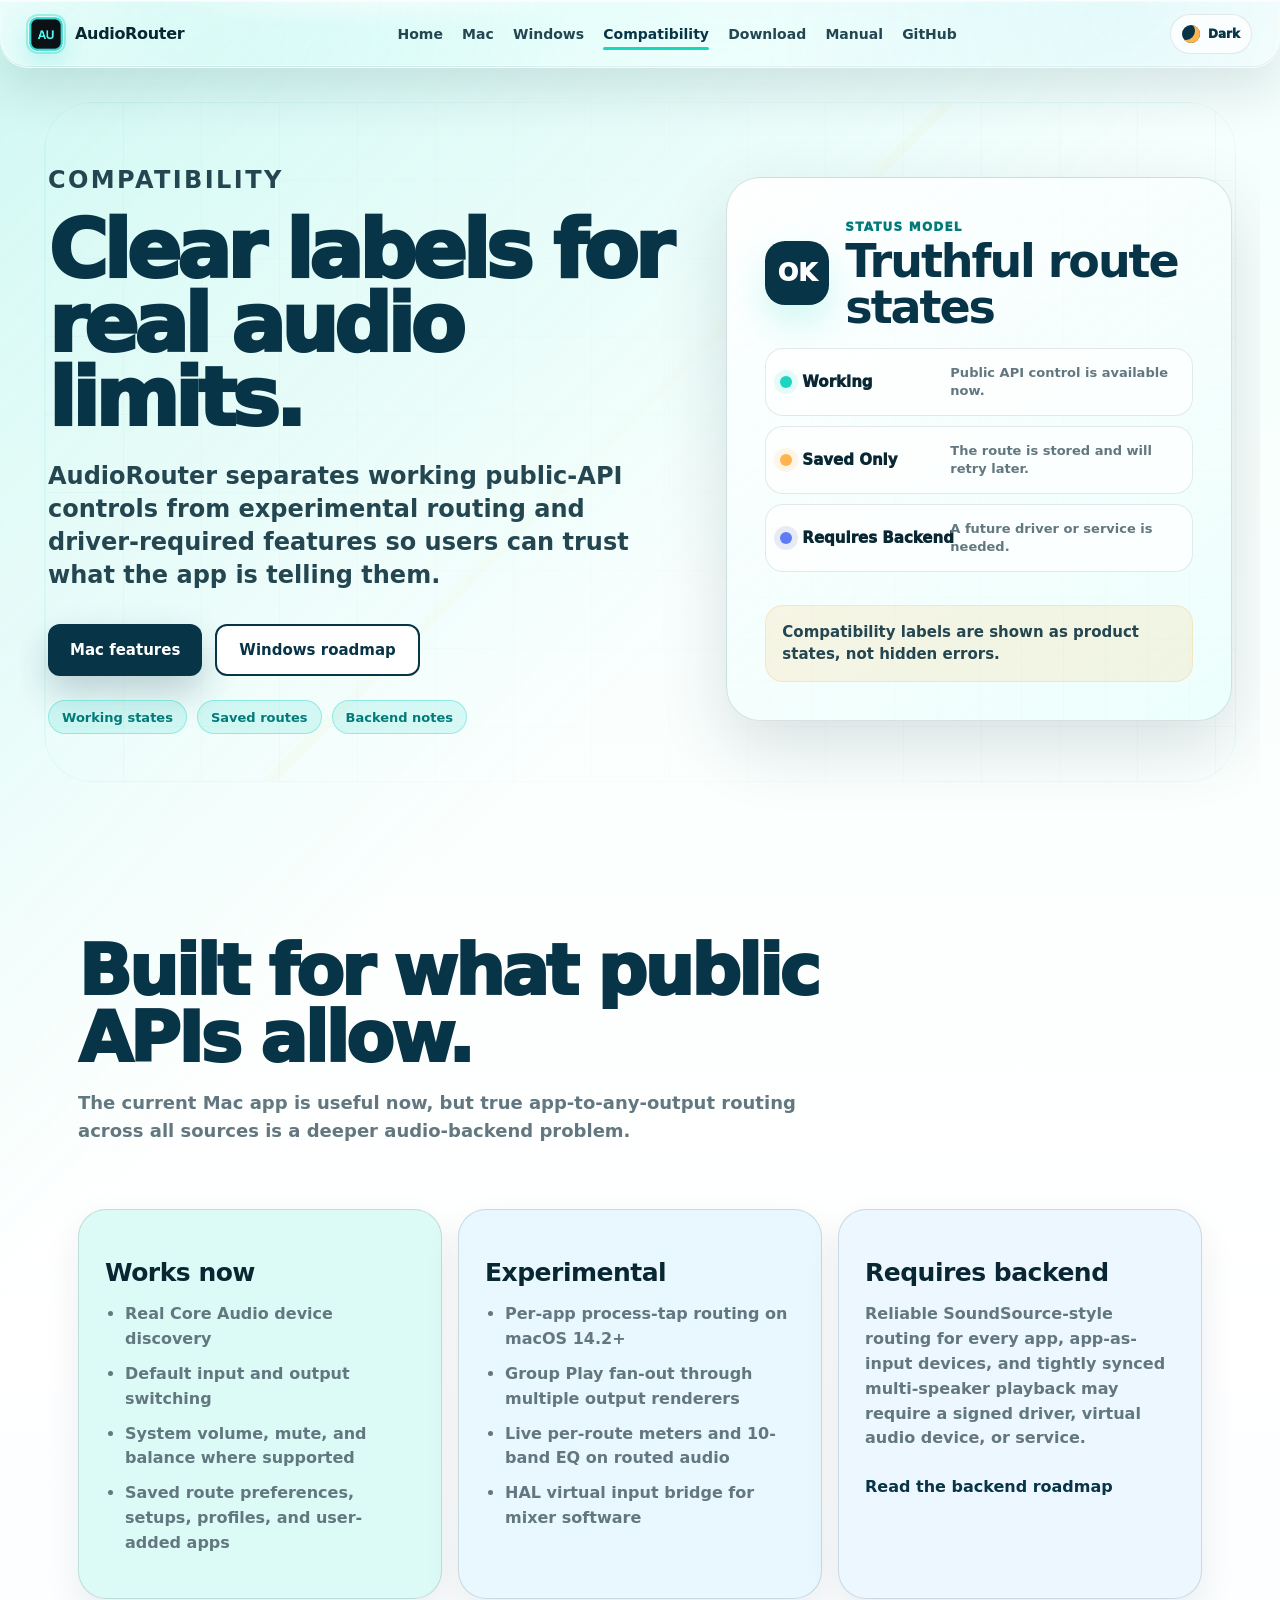
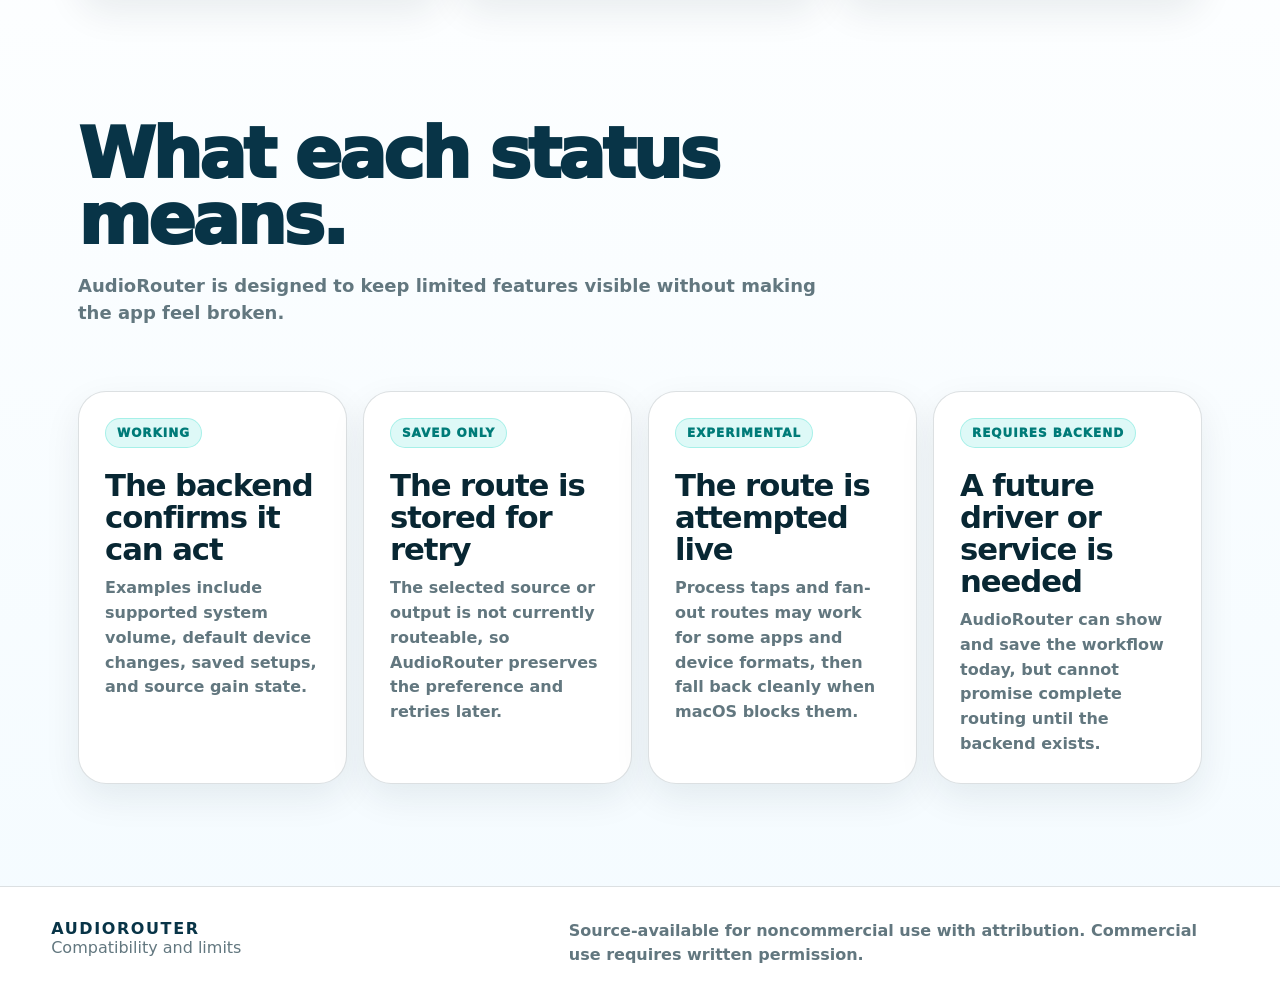
==== commit 55a24207: "Make website header flush with top edge" ====
--- a/docs/compatibility.html
+++ b/docs/compatibility.html
@@ -23,7 +23,7 @@
       }
     })();
   </script>
-  <link rel="stylesheet" href="styles.css?v=20260616-no-white-banner">
+  <link rel="stylesheet" href="styles.css?v=20260616-flush-header">
 </head>
 <body>
   <header class="site-header">
--- a/docs/styles.css
+++ b/docs/styles.css
@@ -96,19 +96,22 @@
 
 .site-header {
   position: sticky;
-  top: 14px;
+  top: 0;
   z-index: 20;
   display: flex;
   align-items: center;
   justify-content: space-between;
   gap: clamp(10px, 1.8vw, 20px);
-  width: min(calc(100% - 32px), 1320px);
+  width: 100%;
   height: 68px;
-  margin: 14px auto 0;
+  margin: 0 auto;
   padding: 0 clamp(16px, 3vw, 28px);
   overflow: hidden;
   border: 1px solid rgba(255, 255, 255, 0.62);
-  border-radius: 28px;
+  border-top: 0;
+  border-right: 0;
+  border-left: 0;
+  border-radius: 0 0 28px 28px;
   background:
     linear-gradient(135deg, rgba(255, 255, 255, 0.72), rgba(255, 255, 255, 0.34) 48%, rgba(255, 255, 255, 0.62)),
     radial-gradient(circle at 12% 0%, rgba(24, 214, 194, 0.24), transparent 38%),
@@ -3128,14 +3131,14 @@
 
 @media (max-width: 820px) {
   .site-header {
-    top: 10px;
-    width: min(calc(100% - 20px), 1320px);
+    top: 0;
+    width: 100%;
     height: auto;
     min-height: 60px;
     align-items: flex-start;
     overflow: visible;
     padding: 10px 12px;
-    border-radius: 22px;
+    border-radius: 0 0 22px 22px;
   }
 
   .brand {
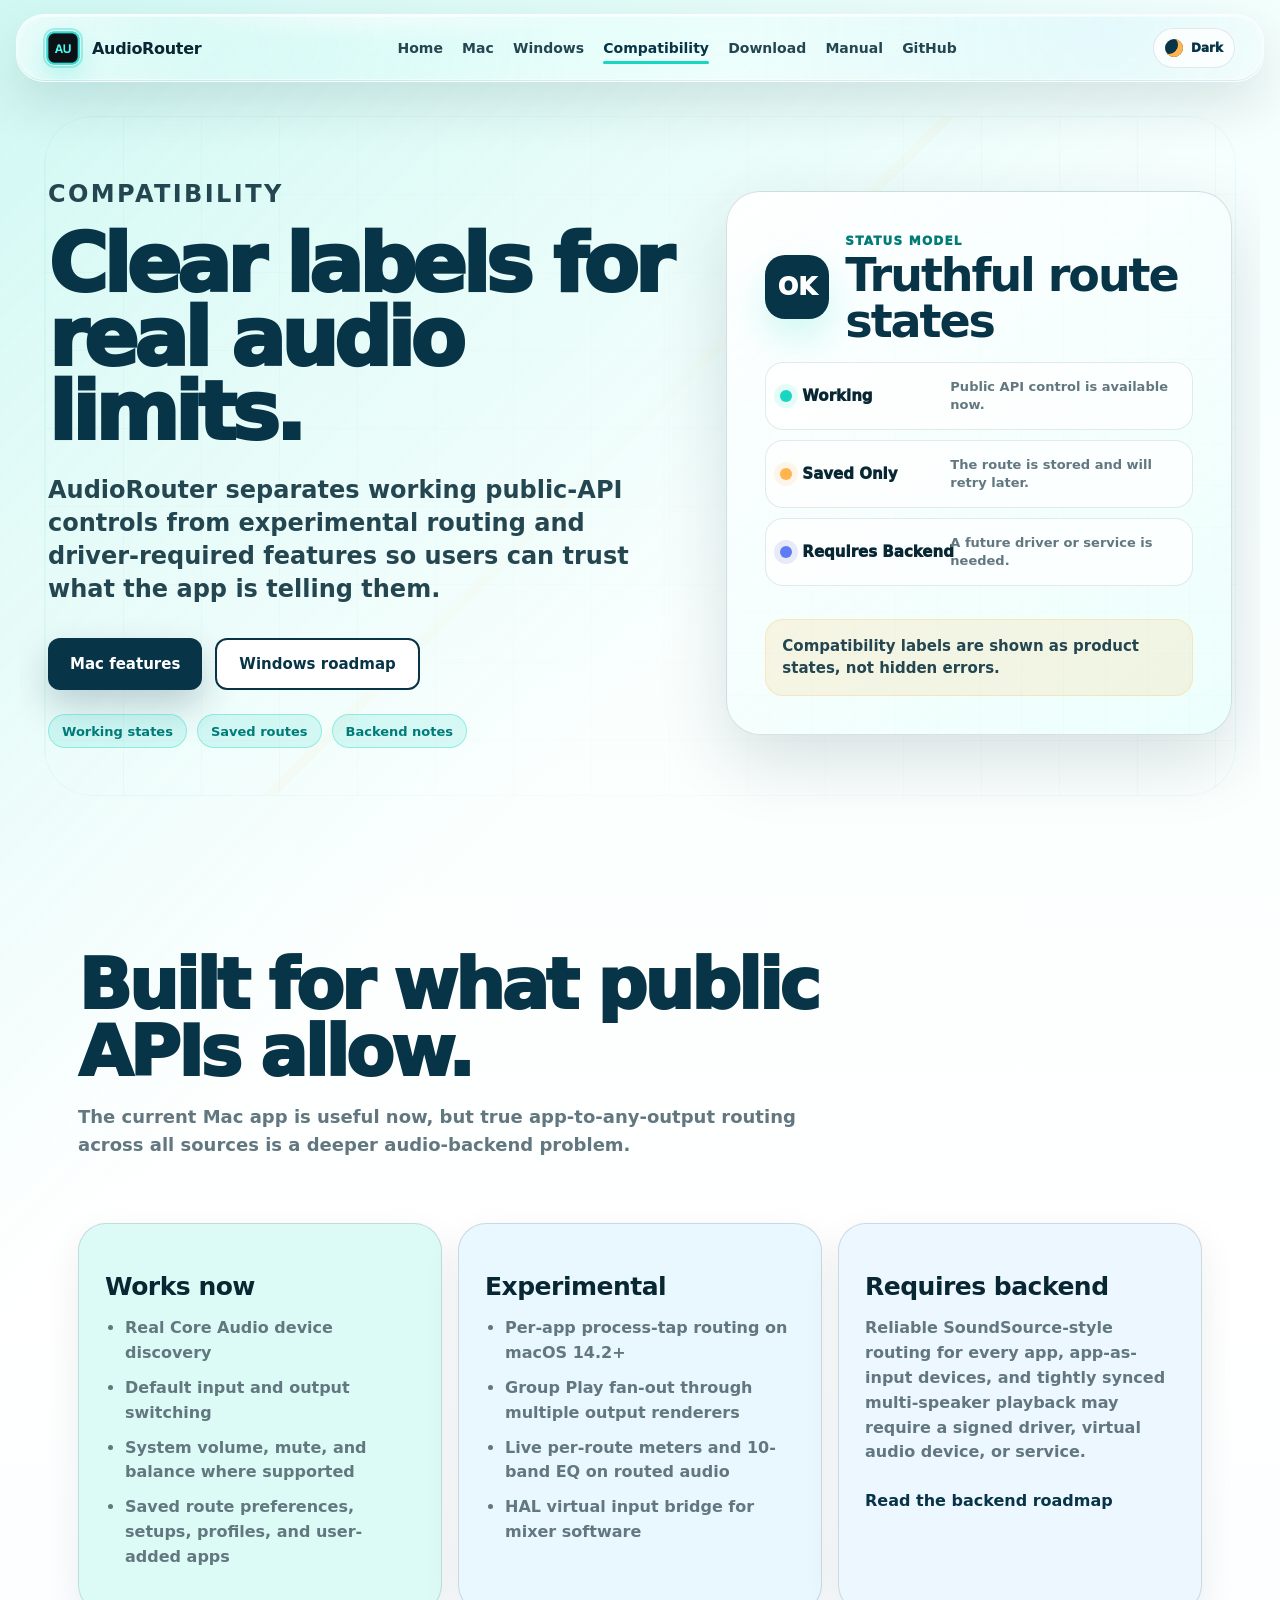
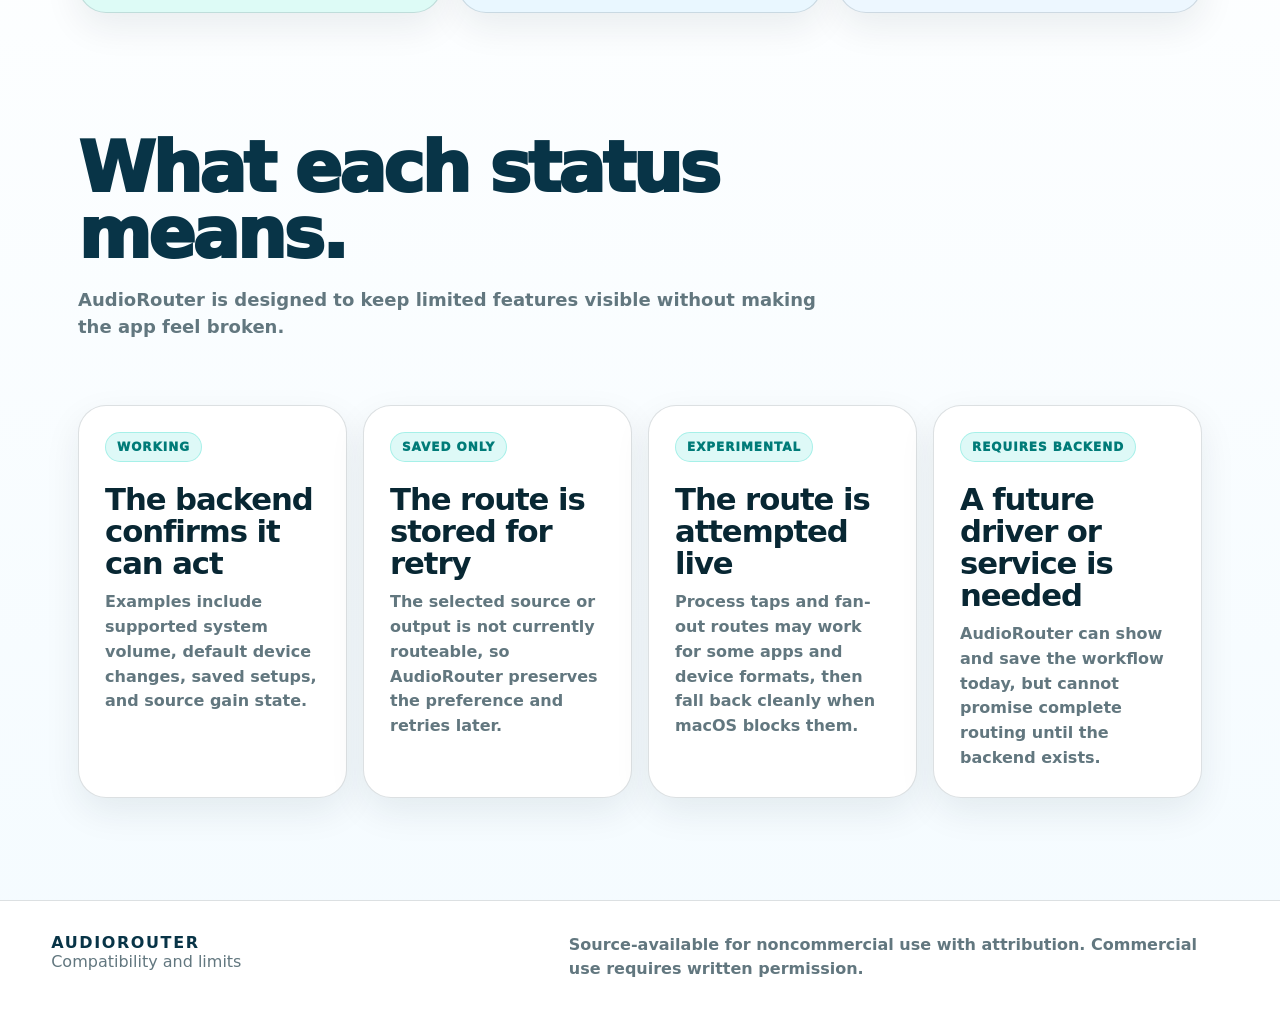
==== commit 8a04cae7: "Restore floating website header" ====
--- a/docs/compatibility.html
+++ b/docs/compatibility.html
@@ -23,7 +23,7 @@
       }
     })();
   </script>
-  <link rel="stylesheet" href="styles.css?v=20260616-flush-header">
+  <link rel="stylesheet" href="styles.css?v=20260616-floating-header">
 </head>
 <body>
   <header class="site-header">
--- a/docs/styles.css
+++ b/docs/styles.css
@@ -96,22 +96,19 @@
 
 .site-header {
   position: sticky;
-  top: 0;
+  top: 14px;
   z-index: 20;
   display: flex;
   align-items: center;
   justify-content: space-between;
   gap: clamp(10px, 1.8vw, 20px);
-  width: 100%;
+  width: min(calc(100% - 32px), 1320px);
   height: 68px;
-  margin: 0 auto;
+  margin: 14px auto 0;
   padding: 0 clamp(16px, 3vw, 28px);
   overflow: hidden;
   border: 1px solid rgba(255, 255, 255, 0.62);
-  border-top: 0;
-  border-right: 0;
-  border-left: 0;
-  border-radius: 0 0 28px 28px;
+  border-radius: 28px;
   background:
     linear-gradient(135deg, rgba(255, 255, 255, 0.72), rgba(255, 255, 255, 0.34) 48%, rgba(255, 255, 255, 0.62)),
     radial-gradient(circle at 12% 0%, rgba(24, 214, 194, 0.24), transparent 38%),
@@ -3131,14 +3128,14 @@
 
 @media (max-width: 820px) {
   .site-header {
-    top: 0;
-    width: 100%;
+    top: 10px;
+    width: min(calc(100% - 20px), 1320px);
     height: auto;
     min-height: 60px;
     align-items: flex-start;
     overflow: visible;
     padding: 10px 12px;
-    border-radius: 0 0 22px 22px;
+    border-radius: 22px;
   }
 
   .brand {
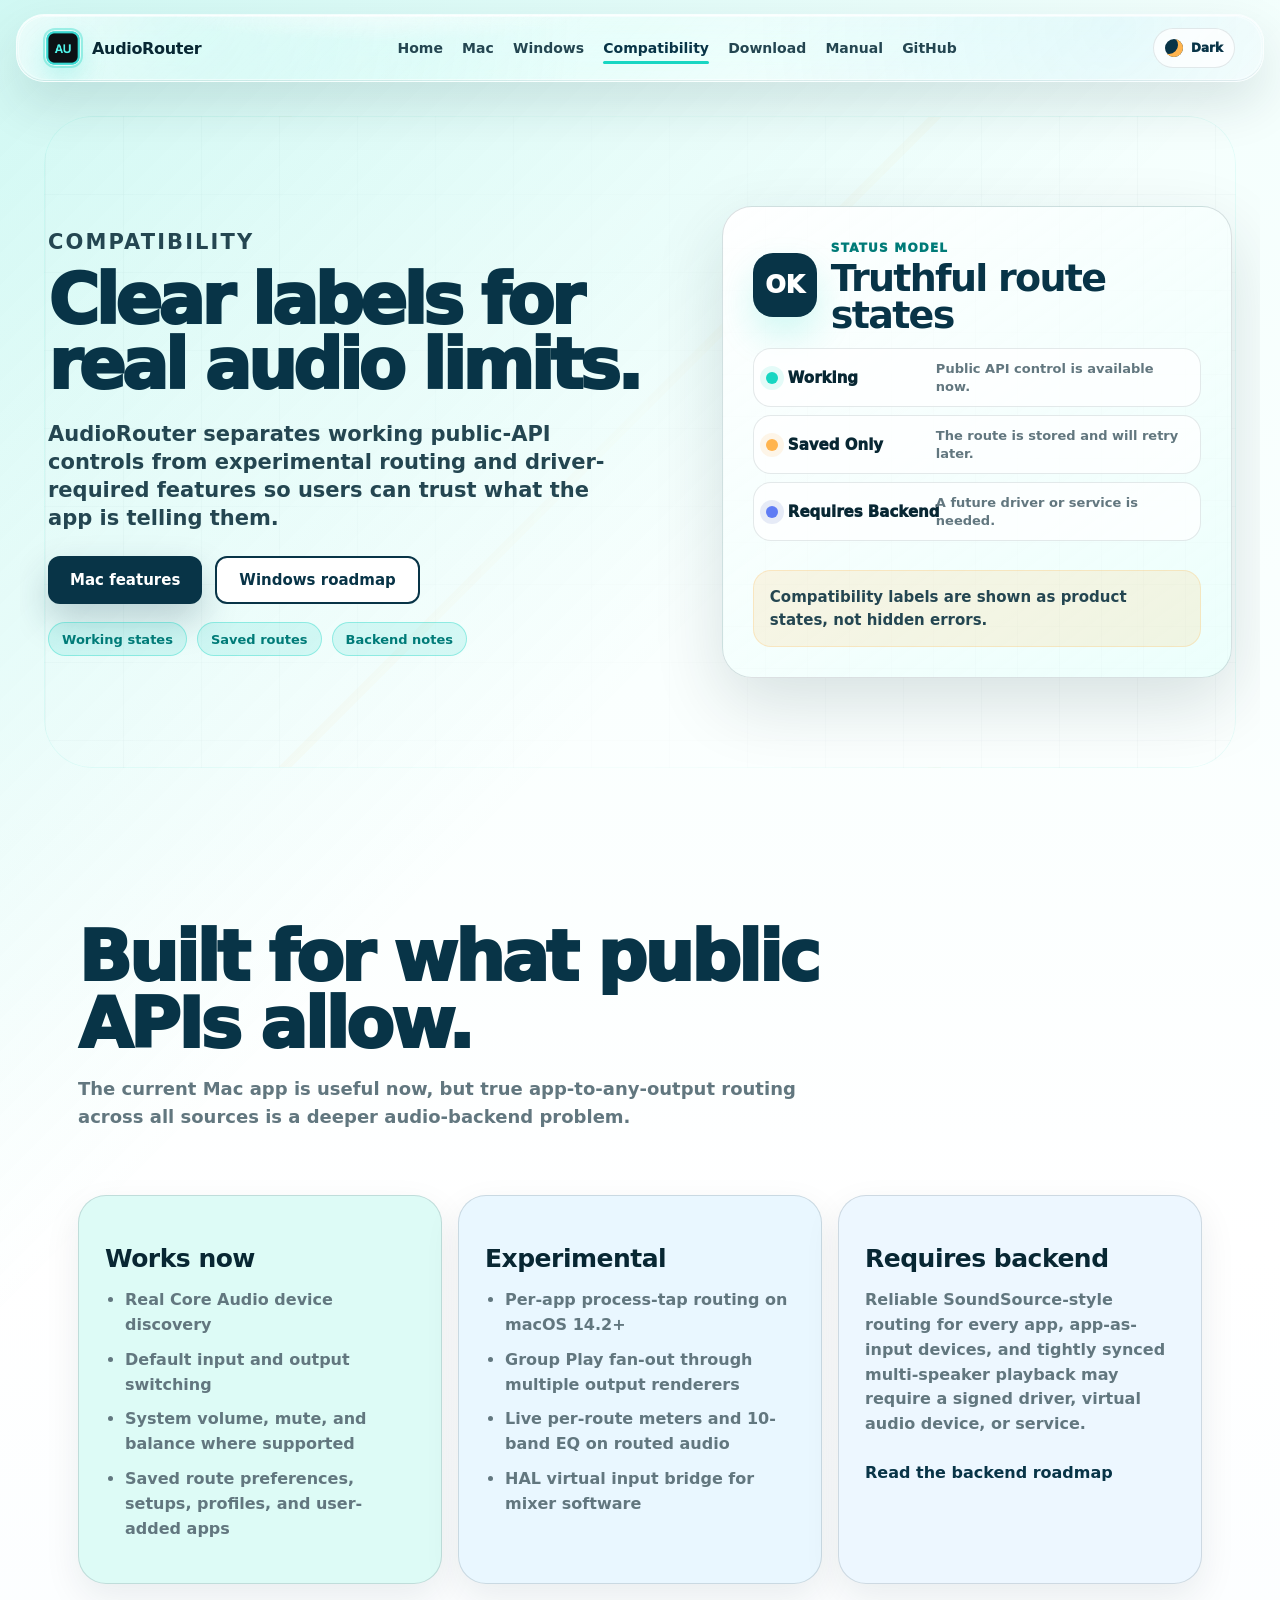
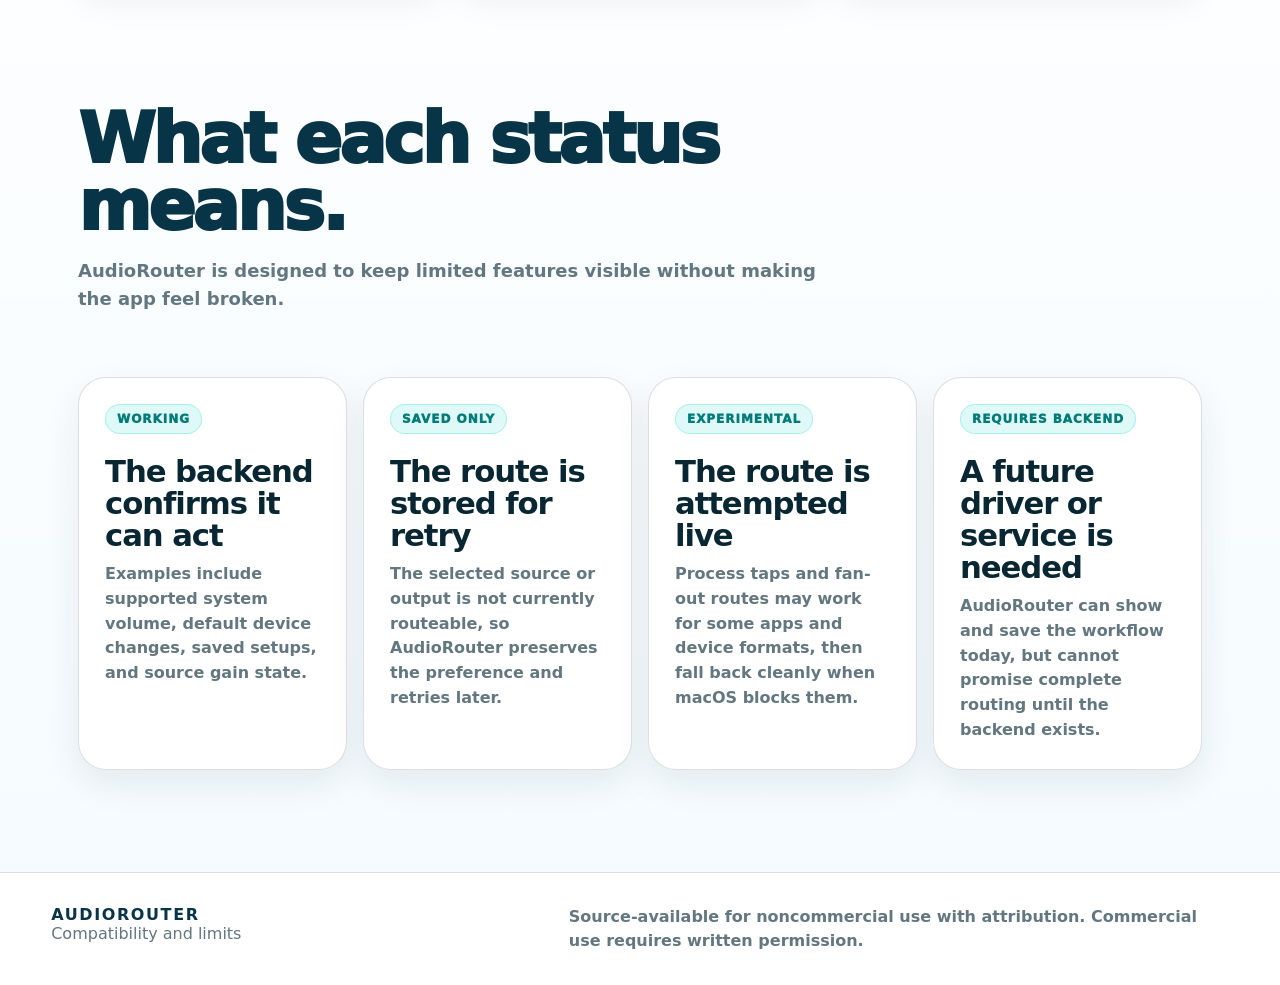
==== commit 40ba70a8: "Make website heroes fit first viewport" ====
--- a/docs/compatibility.html
+++ b/docs/compatibility.html
@@ -23,7 +23,7 @@
       }
     })();
   </script>
-  <link rel="stylesheet" href="styles.css?v=20260616-floating-header">
+  <link rel="stylesheet" href="styles.css?v=20260616-hero-fit">
 </head>
 <body>
   <header class="site-header">
--- a/docs/styles.css
+++ b/docs/styles.css
@@ -20,6 +20,9 @@
   --shadow: 0 26px 70px rgba(8, 39, 51, 0.14);
   --radius: 24px;
   --max: 1180px;
+  --hero-screen-height: clamp(540px, calc(100svh - 92px), 720px);
+  --hero-screen-padding: clamp(34px, 5.6svh, 58px);
+  --hero-screen-gap: clamp(24px, 3.6vw, 46px);
   font-family: Inter, ui-sans-serif, system-ui, -apple-system, BlinkMacSystemFont, "Segoe UI", sans-serif;
 }
 
@@ -357,14 +360,14 @@
   position: relative;
   isolation: isolate;
   display: grid;
-  grid-template-columns: minmax(0, 1fr) minmax(420px, 0.92fr);
-  gap: clamp(30px, 4.4vw, 58px);
+  grid-template-columns: minmax(0, 1fr) minmax(400px, 0.86fr);
+  gap: var(--hero-screen-gap);
   align-items: center;
   width: min(100%, 1440px);
-  min-height: clamp(620px, calc(100svh - 82px), 820px);
+  min-height: var(--hero-screen-height);
   height: auto;
   margin: 0 auto;
-  padding: clamp(50px, 7svh, 82px) clamp(20px, 5vw, 72px) clamp(54px, 7svh, 82px);
+  padding: var(--hero-screen-padding) clamp(20px, 5vw, 72px);
   overflow: hidden;
 }
 
@@ -409,9 +412,9 @@
   max-width: 760px;
   margin: 0;
   color: var(--navy);
-  font-size: clamp(52px, 6vw, 86px);
+  font-size: clamp(48px, 5.4vw, 76px);
   font-weight: 950;
-  line-height: 0.91;
+  line-height: 0.93;
   letter-spacing: -0.055em;
 }
 
@@ -422,11 +425,11 @@
 }
 
 .hero-lede {
-  max-width: 570px;
-  margin: 28px 0 0;
+  max-width: 540px;
+  margin: 20px 0 0;
   color: var(--ink-soft);
-  font-size: clamp(19px, 2.2vw, 25px);
-  line-height: 1.32;
+  font-size: clamp(18px, 1.85vw, 22px);
+  line-height: 1.3;
   font-weight: 700;
 }
 
@@ -434,7 +437,7 @@
   display: flex;
   flex-wrap: wrap;
   gap: 13px;
-  margin-top: 32px;
+  margin-top: 24px;
 }
 
 .primary-action,
@@ -442,7 +445,7 @@
   display: inline-flex;
   align-items: center;
   justify-content: center;
-  min-height: 52px;
+  min-height: 48px;
   border-radius: 12px;
   padding: 0 22px;
   font-size: 15px;
@@ -482,7 +485,7 @@
   display: flex;
   flex-wrap: wrap;
   gap: 10px;
-  margin-top: 24px;
+  margin-top: 18px;
 }
 
 .trust-row span,
@@ -508,7 +511,7 @@
 
 .hero-stage {
   justify-self: end;
-  width: min(100%, clamp(470px, 40vw, 590px));
+  width: min(100%, clamp(420px, 37vw, 540px));
 }
 
 .menu-bar,
@@ -973,12 +976,12 @@
   isolation: isolate;
   display: grid;
   grid-template-columns: minmax(0, 0.98fr) minmax(360px, 0.82fr);
-  gap: clamp(28px, 4.6vw, 56px);
+  gap: var(--hero-screen-gap);
   align-items: center;
   max-width: 1240px;
-  min-height: clamp(560px, calc(100svh - 82px), 740px);
+  min-height: var(--hero-screen-height);
   margin: 0 auto;
-  padding: clamp(60px, 8vw, 96px) clamp(20px, 4vw, 28px) clamp(54px, 7vw, 82px);
+  padding: var(--hero-screen-padding) clamp(20px, 4vw, 28px);
   overflow: hidden;
 }
 
@@ -1009,7 +1012,7 @@
 }
 
 .page-kicker {
-  margin: 0 0 16px;
+  margin: 0 0 12px;
   color: var(--teal-dark);
   font-size: 13px;
   font-weight: 950;
@@ -1021,24 +1024,24 @@
   max-width: 800px;
   margin: 0;
   color: var(--navy);
-  font-size: clamp(46px, 6.3vw, 82px);
+  font-size: clamp(42px, 5.4vw, 70px);
   font-weight: 950;
-  line-height: 0.92;
+  line-height: 0.95;
   letter-spacing: -0.055em;
 }
 
 .page-hero p {
-  max-width: 620px;
+  max-width: 590px;
   color: var(--ink-soft);
-  font-size: clamp(18px, 2.1vw, 24px);
-  line-height: 1.38;
+  font-size: clamp(17px, 1.75vw, 21px);
+  line-height: 1.34;
   font-weight: 700;
 }
 
 .page-hero-panel {
   border: 1px solid var(--line);
-  border-radius: 34px;
-  padding: clamp(24px, 4vw, 38px);
+  border-radius: 30px;
+  padding: clamp(20px, 3.2vw, 30px);
   background:
     radial-gradient(circle at 86% 4%, rgba(24, 214, 194, 0.30), transparent 32%),
     #ffffff;
@@ -1053,9 +1056,9 @@
 }
 
 .page-hero-panel h2 {
-  margin: 24px 0 0;
+  margin: 18px 0 0;
   color: var(--navy);
-  font-size: clamp(28px, 3.8vw, 46px);
+  font-size: clamp(26px, 3.2vw, 38px);
   line-height: 0.98;
   letter-spacing: -0.045em;
 }
@@ -1068,7 +1071,7 @@
 
 .hero-dashboard-card {
   display: grid;
-  gap: 18px;
+  gap: 14px;
   overflow: hidden;
   background:
     linear-gradient(145deg, rgba(255, 255, 255, 0.94), rgba(232, 255, 251, 0.78)),
@@ -1088,7 +1091,7 @@
 .hero-card-top {
   display: flex;
   align-items: center;
-  gap: 16px;
+  gap: 14px;
 }
 
 .hero-card-top small {
@@ -1123,17 +1126,17 @@
 .compat-status-stack,
 .package-stack {
   display: grid;
-  gap: 10px;
+  gap: 8px;
 }
 
 .compat-status-stack div,
 .package-stack div {
   display: grid;
   align-items: center;
-  min-height: 68px;
+  min-height: 58px;
   border: 1px solid rgba(8, 39, 51, 0.10);
   border-radius: 18px;
-  padding: 13px 14px;
+  padding: 11px 12px;
   background: rgba(255, 255, 255, 0.72);
 }
 
@@ -1218,7 +1221,7 @@
 
 .mac-page-hero,
 .download-page-hero {
-  min-height: min(680px, calc(100svh - 82px));
+  min-height: var(--hero-screen-height);
 }
 
 .compat-page-hero,
@@ -1345,7 +1348,7 @@
 }
 
 .mac-page-hero {
-  grid-template-columns: minmax(0, 0.94fr) minmax(430px, 0.96fr);
+  grid-template-columns: minmax(0, 0.94fr) minmax(400px, 0.9fr);
 }
 
 .mac-page-hero .page-kicker {
@@ -1361,7 +1364,7 @@
   display: flex;
   flex-wrap: wrap;
   gap: 10px;
-  margin-top: 24px;
+  margin-top: 18px;
 }
 
 .mac-proof-strip span {
@@ -1401,8 +1404,8 @@
   z-index: 1;
   overflow: hidden;
   border: 1px solid rgba(24, 214, 194, 0.28);
-  border-radius: 38px;
-  padding: 18px;
+  border-radius: 32px;
+  padding: 16px;
   background:
     linear-gradient(140deg, rgba(255, 255, 255, 0.92), rgba(232, 255, 251, 0.76)),
     radial-gradient(circle at 92% 8%, rgba(255, 180, 78, 0.26), transparent 32%);
@@ -1444,7 +1447,7 @@
   display: flex;
   align-items: center;
   gap: 12px;
-  min-height: 44px;
+  min-height: 38px;
   border-radius: 22px;
   padding: 0 14px;
   color: var(--ink-soft);
@@ -1502,10 +1505,10 @@
 .mac-preview-header {
   display: flex;
   align-items: center;
-  gap: 16px;
-  margin-top: 20px;
-  border-radius: 28px;
-  padding: 22px;
+  gap: 14px;
+  margin-top: 14px;
+  border-radius: 24px;
+  padding: 17px;
   color: var(--navy);
   background: #ffffff;
   border: 1px solid rgba(8, 39, 51, 0.10);
@@ -1515,14 +1518,14 @@
   display: grid;
   grid-template-columns: repeat(3, minmax(0, 1fr));
   gap: 10px;
-  margin-top: 14px;
+  margin-top: 10px;
 }
 
 .mac-control-summary div {
-  min-height: 76px;
+  min-height: 62px;
   border: 1px solid rgba(8, 39, 51, 0.10);
   border-radius: 18px;
-  padding: 14px;
+  padding: 12px;
   background: rgba(255, 255, 255, 0.64);
 }
 
@@ -1538,7 +1541,7 @@
 
 .mac-control-summary strong {
   color: var(--ink);
-  font-size: 28px;
+  font-size: 24px;
   line-height: 1;
   letter-spacing: -0.04em;
 }
@@ -1562,25 +1565,25 @@
 
 .mac-preview-header h2 {
   margin: 5px 0 0;
-  font-size: clamp(30px, 4vw, 48px);
+  font-size: clamp(26px, 3.2vw, 38px);
   line-height: 0.95;
   letter-spacing: -0.045em;
 }
 
 .mac-route-stack {
   display: grid;
-  gap: 12px;
-  margin-top: 14px;
+  gap: 9px;
+  margin-top: 10px;
 }
 
 .mac-route-card {
   display: grid;
-  grid-template-columns: 42px minmax(0, 1fr) minmax(86px, auto) 86px;
-  align-items: center;
-  gap: 12px;
+  grid-template-columns: 38px minmax(0, 1fr) minmax(78px, auto) 74px;
+  align-items: center;
+  gap: 10px;
   min-width: 0;
-  border-radius: 22px;
-  padding: 14px;
+  border-radius: 18px;
+  padding: 11px;
   background: rgba(255, 255, 255, 0.82);
   border: 1px solid rgba(8, 39, 51, 0.10);
 }
@@ -1627,12 +1630,12 @@
   display: flex;
   align-items: end;
   justify-content: end;
-  gap: 5px;
-  height: 30px;
+  gap: 4px;
+  height: 24px;
 }
 
 .mac-route-card [data-meter] span {
-  width: 7px;
+  width: 6px;
   height: 100%;
   border-radius: 999px;
   background: linear-gradient(180deg, var(--teal), var(--signal));
@@ -1644,9 +1647,9 @@
   grid-template-columns: 1fr auto auto;
   gap: 10px;
   align-items: center;
-  margin-top: 14px;
-  border-radius: 20px;
-  padding: 14px 16px;
+  margin-top: 10px;
+  border-radius: 18px;
+  padding: 11px 13px;
   color: var(--ink-soft);
   background: #fff8e3;
   border: 1px solid rgba(255, 180, 78, 0.34);
@@ -1796,7 +1799,7 @@
 }
 
 .windows-page-hero {
-  grid-template-columns: minmax(0, 0.94fr) minmax(420px, 0.96fr);
+  grid-template-columns: minmax(0, 0.94fr) minmax(390px, 0.9fr);
 }
 
 .windows-page-hero .page-kicker {
@@ -1813,8 +1816,8 @@
   position: relative;
   overflow: hidden;
   border: 1px solid rgba(132, 216, 255, 0.24);
-  border-radius: 38px;
-  padding: clamp(18px, 3vw, 28px);
+  border-radius: 32px;
+  padding: clamp(16px, 2.4vw, 24px);
   color: #f6fbff;
   background:
     linear-gradient(90deg, rgba(255, 255, 255, 0.07) 1px, transparent 1px),
@@ -1829,12 +1832,12 @@
 
 .prototype-stamp {
   position: absolute;
-  top: 18px;
-  right: 18px;
+  top: 16px;
+  right: 16px;
   transform: rotate(3deg);
   border: 2px dashed rgba(255, 196, 107, 0.68);
   border-radius: 14px;
-  padding: 8px 12px;
+  padding: 7px 10px;
   color: #ffc46b;
   background: rgba(255, 196, 107, 0.10);
   font-size: 12px;
@@ -1846,8 +1849,8 @@
 .blueprint-top {
   display: flex;
   align-items: center;
-  gap: 16px;
-  padding-right: 96px;
+  gap: 14px;
+  padding-right: 86px;
 }
 
 .blueprint-top small {
@@ -1861,7 +1864,7 @@
 .blueprint-top h2 {
   margin: 5px 0 0;
   color: #f6fbff;
-  font-size: clamp(28px, 3.8vw, 44px);
+  font-size: clamp(25px, 3.2vw, 36px);
   line-height: 0.98;
   letter-spacing: -0.04em;
 }
@@ -1870,14 +1873,14 @@
   display: grid;
   grid-template-columns: repeat(3, minmax(0, 1fr));
   gap: 8px;
-  margin-top: 14px;
+  margin-top: 12px;
 }
 
 .prototype-status-grid span {
-  min-height: 44px;
+  min-height: 38px;
   border: 1px dashed rgba(255, 255, 255, 0.18);
   border-radius: 14px;
-  padding: 11px;
+  padding: 9px;
   color: rgba(246, 251, 255, 0.78);
   background: rgba(255, 255, 255, 0.05);
   font-size: 12px;
@@ -1888,17 +1891,17 @@
   display: grid;
   grid-template-columns: auto 1fr auto 1fr auto 1fr auto;
   align-items: center;
-  gap: 10px;
-  margin-top: 22px;
+  gap: 8px;
+  margin-top: 16px;
 }
 
 .blueprint-flow span {
   display: inline-flex;
   align-items: center;
   justify-content: center;
-  min-height: 42px;
+  min-height: 36px;
   border-radius: 14px;
-  padding: 0 13px;
+  padding: 0 10px;
   color: #dff7ff;
   background: rgba(132, 216, 255, 0.11);
   border: 1px solid rgba(132, 216, 255, 0.22);
@@ -1917,25 +1920,25 @@
 .blueprint-grid {
   display: grid;
   grid-template-columns: repeat(2, minmax(0, 1fr));
-  gap: 10px;
-  margin-top: 16px;
+  gap: 8px;
+  margin-top: 12px;
 }
 
 .blueprint-grid span {
-  min-height: 56px;
+  min-height: 46px;
   border: 1px solid rgba(255, 255, 255, 0.12);
   border-radius: 18px;
-  padding: 16px;
+  padding: 12px;
   color: rgba(246, 251, 255, 0.82);
   background: rgba(255, 255, 255, 0.07);
   font-weight: 850;
 }
 
 .windows-blueprint-card p {
-  margin: 16px 0 0;
+  margin: 12px 0 0;
   color: rgba(246, 251, 255, 0.72);
-  font-size: 15px;
-  line-height: 1.42;
+  font-size: 14px;
+  line-height: 1.36;
 }
 
 .windows-lab-section {
@@ -2930,6 +2933,12 @@
 }
 
 @media (min-width: 1081px) and (max-height: 780px) {
+  :root {
+    --hero-screen-height: calc(100svh - 76px);
+    --hero-screen-padding: clamp(24px, 3.8svh, 34px);
+    --hero-screen-gap: clamp(20px, 3vw, 34px);
+  }
+
   .site-header {
     top: 10px;
     height: 60px;
@@ -2944,17 +2953,16 @@
 
   .hero {
     grid-template-columns: minmax(0, 0.92fr) minmax(390px, 0.86fr);
-    gap: clamp(28px, 4vw, 52px);
-    height: calc(100svh - 70px);
-    min-height: 620px;
-    padding-top: clamp(28px, 4.5svh, 40px);
-    padding-bottom: clamp(28px, 4.5svh, 40px);
+    gap: var(--hero-screen-gap);
+    min-height: var(--hero-screen-height);
+    padding-top: var(--hero-screen-padding);
+    padding-bottom: var(--hero-screen-padding);
   }
 
   .hero h1 {
     max-width: 600px;
-    font-size: clamp(52px, 5.7vw, 74px);
-    line-height: 0.94;
+    font-size: clamp(44px, 5vw, 64px);
+    line-height: 0.95;
   }
 
   .hero-lede {
@@ -2982,7 +2990,180 @@
   }
 
   .hero-stage {
-    width: min(100%, 500px);
+    width: min(100%, 480px);
+  }
+
+  .page-hero {
+    grid-template-columns: minmax(0, 0.92fr) minmax(360px, 0.86fr);
+    gap: var(--hero-screen-gap);
+    min-height: var(--hero-screen-height);
+    padding-top: var(--hero-screen-padding);
+    padding-bottom: var(--hero-screen-padding);
+  }
+
+  .page-hero h1 {
+    max-width: 600px;
+    font-size: clamp(40px, 4.8vw, 58px);
+    line-height: 0.96;
+  }
+
+  .page-hero p {
+    max-width: 540px;
+    font-size: clamp(16px, 1.45vw, 19px);
+    line-height: 1.32;
+  }
+
+  .page-kicker {
+    margin-bottom: 10px;
+  }
+
+  .page-hero .hero-actions {
+    margin-top: 18px;
+  }
+
+  .page-hero .hero-proof-row {
+    margin-top: 14px;
+  }
+
+  .page-hero-panel,
+  .mac-product-card,
+  .windows-blueprint-card {
+    border-radius: 26px;
+    padding: 18px;
+  }
+
+  .hero-dashboard-card {
+    gap: 12px;
+  }
+
+  .page-hero-panel h2,
+  .hero-card-top h2 {
+    font-size: clamp(24px, 2.8vw, 32px);
+  }
+
+  .compat-status-stack div,
+  .package-stack div {
+    min-height: 52px;
+    padding: 10px 11px;
+  }
+
+  .mac-page-hero,
+  .windows-page-hero {
+    grid-template-columns: minmax(0, 0.88fr) minmax(370px, 0.82fr);
+  }
+
+  .mac-window-chrome {
+    min-height: 34px;
+  }
+
+  .mac-preview-header {
+    margin-top: 10px;
+    padding: 14px;
+    border-radius: 20px;
+  }
+
+  .mac-preview-header .platform-mark,
+  .hero-card-top .platform-mark,
+  .blueprint-top .platform-mark {
+    min-width: 50px;
+    height: 50px;
+    border-radius: 16px;
+    font-size: 17px;
+  }
+
+  .mac-preview-header h2 {
+    font-size: clamp(24px, 2.8vw, 32px);
+  }
+
+  .mac-control-summary {
+    margin-top: 8px;
+  }
+
+  .mac-control-summary div {
+    min-height: 54px;
+    padding: 10px;
+  }
+
+  .mac-control-summary strong {
+    font-size: 21px;
+  }
+
+  .mac-control-summary span,
+  .mac-route-card small,
+  .prototype-status-grid span,
+  .blueprint-flow span {
+    font-size: 11px;
+  }
+
+  .mac-route-stack {
+    gap: 7px;
+    margin-top: 8px;
+  }
+
+  .mac-route-card {
+    grid-template-columns: 34px minmax(0, 1fr) minmax(70px, auto) 64px;
+    gap: 8px;
+    padding: 9px;
+    border-radius: 16px;
+  }
+
+  .mac-route-card [data-meter] {
+    height: 20px;
+  }
+
+  .mac-shortcut-strip {
+    margin-top: 8px;
+    padding: 9px 11px;
+  }
+
+  .prototype-stamp {
+    top: 14px;
+    right: 14px;
+    padding: 6px 9px;
+  }
+
+  .blueprint-top {
+    gap: 12px;
+    padding-right: 78px;
+  }
+
+  .blueprint-top h2 {
+    font-size: clamp(23px, 2.8vw, 31px);
+  }
+
+  .prototype-status-grid {
+    gap: 7px;
+    margin-top: 10px;
+  }
+
+  .prototype-status-grid span {
+    min-height: 34px;
+    padding: 8px;
+  }
+
+  .blueprint-flow {
+    gap: 7px;
+    margin-top: 12px;
+  }
+
+  .blueprint-flow span {
+    min-height: 32px;
+    padding: 0 8px;
+  }
+
+  .blueprint-grid {
+    gap: 7px;
+    margin-top: 10px;
+  }
+
+  .blueprint-grid span {
+    min-height: 40px;
+    padding: 10px;
+  }
+
+  .windows-blueprint-card p {
+    margin-top: 10px;
+    font-size: 13px;
   }
 
   .menu-bar {
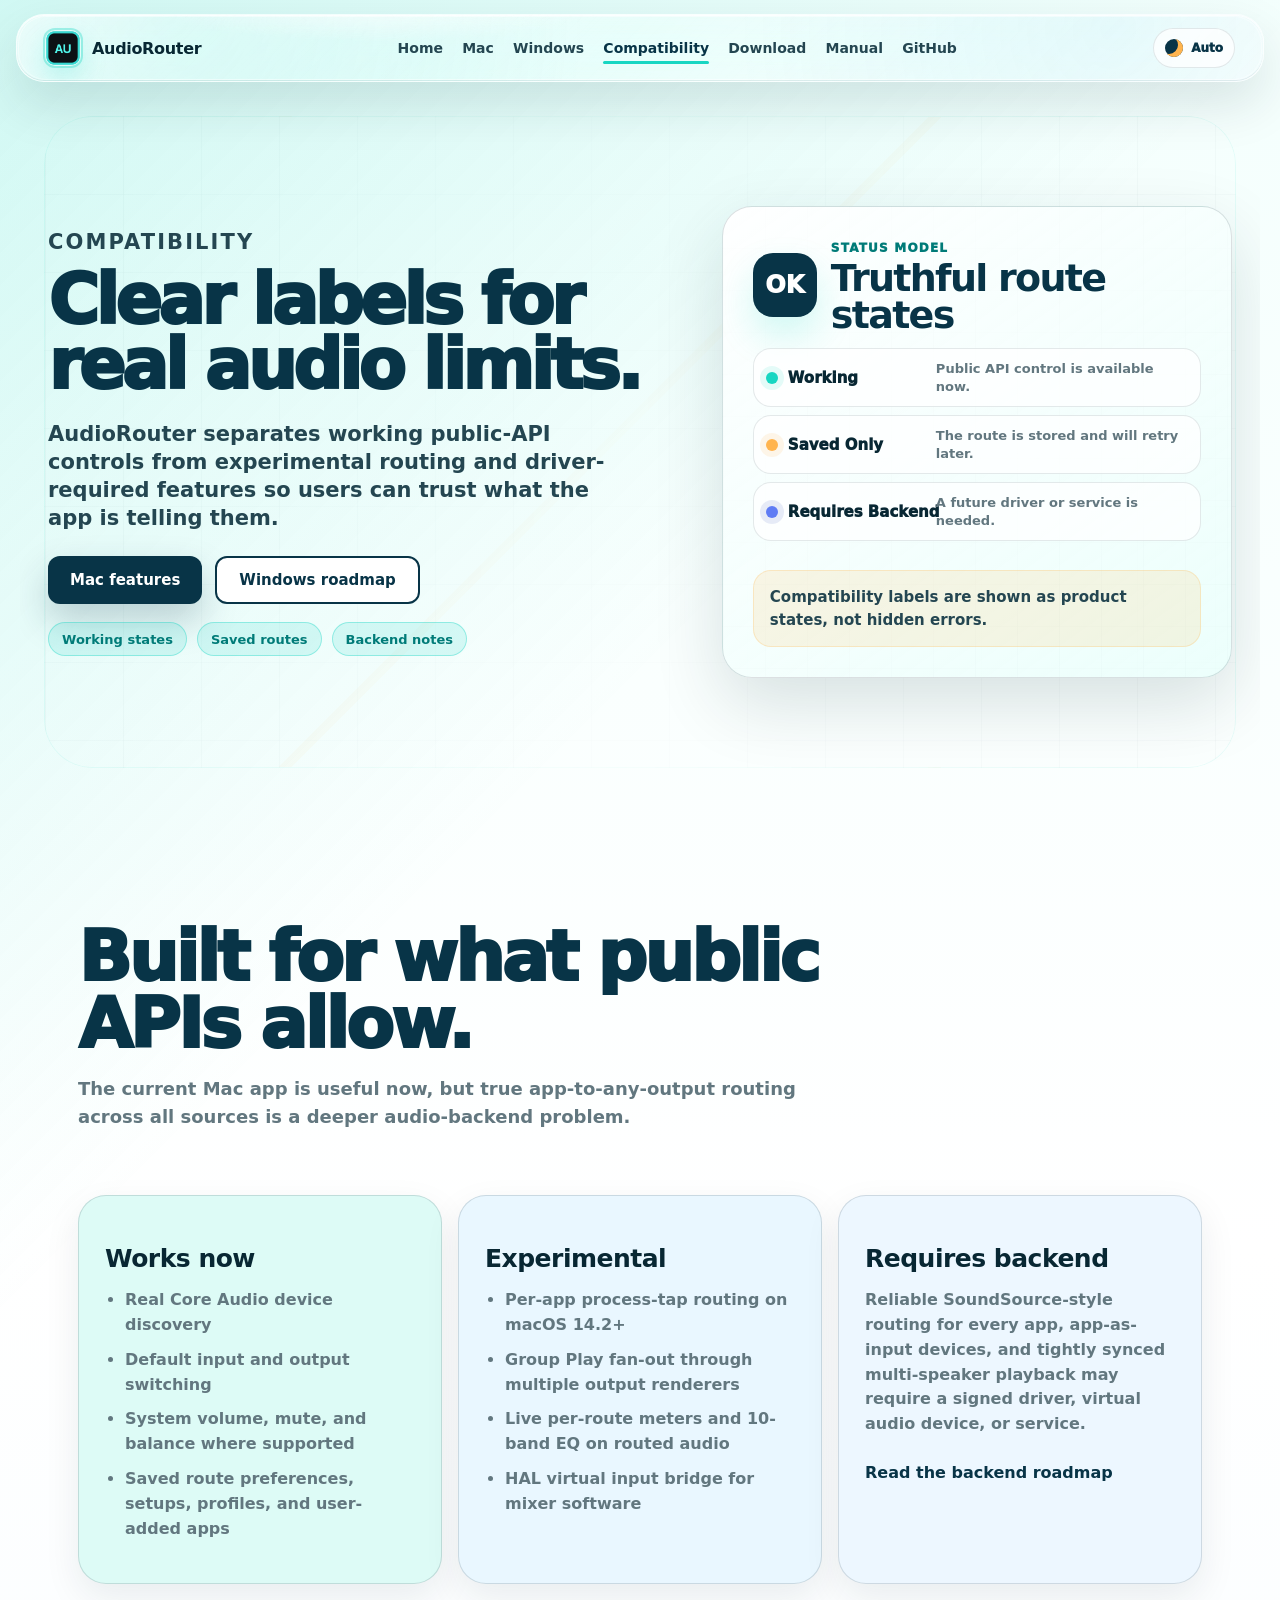
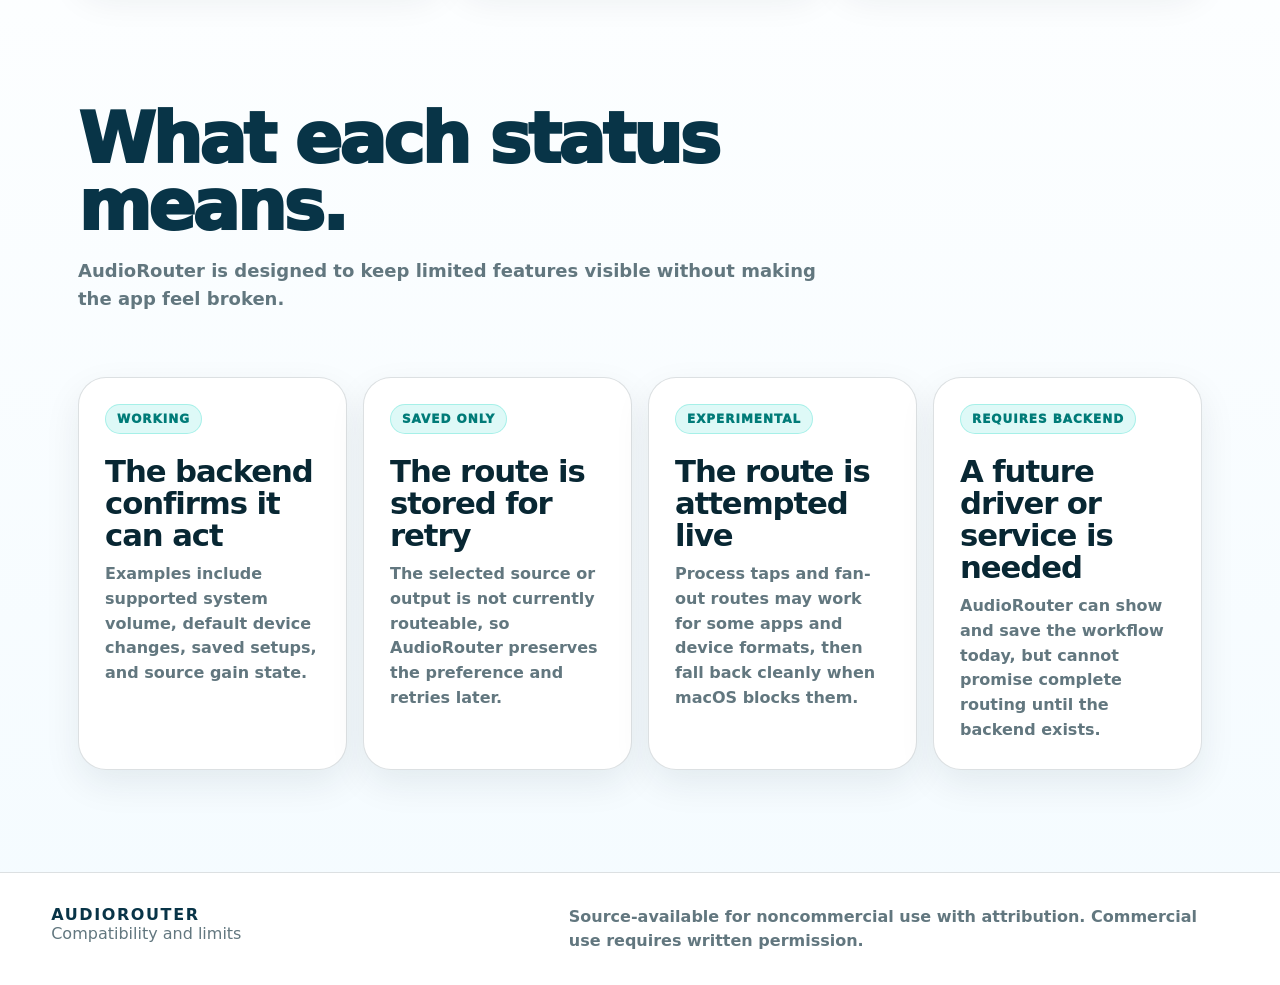
==== commit 9f7c7e76: "Add smooth website page transitions" ====
--- a/docs/compatibility.html
+++ b/docs/compatibility.html
@@ -15,15 +15,18 @@
   <script>
     (() => {
       try {
-        const saved = localStorage.getItem("audiorouter-theme");
+        const savedMode = localStorage.getItem("audiorouter-theme-mode");
         const prefersDark = window.matchMedia("(prefers-color-scheme: dark)").matches;
-        document.documentElement.dataset.theme = saved || (prefersDark ? "dark" : "light");
+        const mode = ["auto", "dark", "light"].includes(savedMode) ? savedMode : "auto";
+        document.documentElement.dataset.themeMode = mode;
+        document.documentElement.dataset.theme = mode === "auto" ? (prefersDark ? "dark" : "light") : mode;
       } catch {
-        document.documentElement.dataset.theme = "light";
+        document.documentElement.dataset.themeMode = "auto";
+        document.documentElement.dataset.theme = "dark";
       }
     })();
   </script>
-  <link rel="stylesheet" href="styles.css?v=20260616-hero-fit">
+  <link rel="stylesheet" href="styles.css?v=20260617-page-transitions">
 </head>
 <body>
   <header class="site-header">
@@ -46,9 +49,9 @@
       <a href="assets/AudioRouter-User-Manual.pdf">Manual</a>
       <a href="https://github.com/alanlu439/audiorouter">GitHub</a>
     </nav>
-    <button class="theme-toggle" type="button" aria-pressed="false" aria-label="Switch to dark mode">
+    <button class="theme-toggle" type="button" aria-pressed="false" aria-label="Theme mode Auto. Switch to dark mode">
       <span class="theme-toggle-icon" aria-hidden="true"></span>
-      <span class="theme-toggle-label">Dark</span>
+      <span class="theme-toggle-label">Auto</span>
     </button>
   </header>
 
@@ -163,6 +166,6 @@
     <p>Source-available for noncommercial use with attribution. Commercial use requires written permission.</p>
   </footer>
 
-  <script src="script.js"></script>
+  <script src="script.js?v=20260617-page-transitions"></script>
 </body>
 </html>
--- a/docs/styles.css
+++ b/docs/styles.css
@@ -23,6 +23,8 @@
   --hero-screen-height: clamp(540px, calc(100svh - 92px), 720px);
   --hero-screen-padding: clamp(34px, 5.6svh, 58px);
   --hero-screen-gap: clamp(24px, 3.6vw, 46px);
+  --page-transition-duration: 360ms;
+  --page-transition-ease: cubic-bezier(0.2, 0.8, 0.2, 1);
   font-family: Inter, ui-sans-serif, system-ui, -apple-system, BlinkMacSystemFont, "Segoe UI", sans-serif;
 }
 
@@ -74,6 +76,36 @@
   transition: background 220ms ease, color 220ms ease;
 }
 
+html.page-transition-ready body {
+  animation: pageEnter var(--page-transition-duration) var(--page-transition-ease) both;
+}
+
+html.is-navigating body {
+  pointer-events: none;
+  animation: pageExit 180ms ease both;
+}
+
+@keyframes pageEnter {
+  from {
+    opacity: 0;
+    transform: translateY(10px) scale(0.992);
+    filter: blur(5px);
+  }
+  to {
+    opacity: 1;
+    transform: translateY(0) scale(1);
+    filter: blur(0);
+  }
+}
+
+@keyframes pageExit {
+  to {
+    opacity: 0;
+    transform: translateY(-8px) scale(0.998);
+    filter: blur(4px);
+  }
+}
+
 .windows-site-root {
   background:
     radial-gradient(circle at 12% 0%, rgba(24, 214, 194, 0.12), transparent 30%),
@@ -3737,6 +3769,11 @@
     scroll-behavior: auto;
   }
 
+  html.page-transition-ready body,
+  html.is-navigating body {
+    animation: none;
+  }
+
   *,
   *::before,
   *::after {
